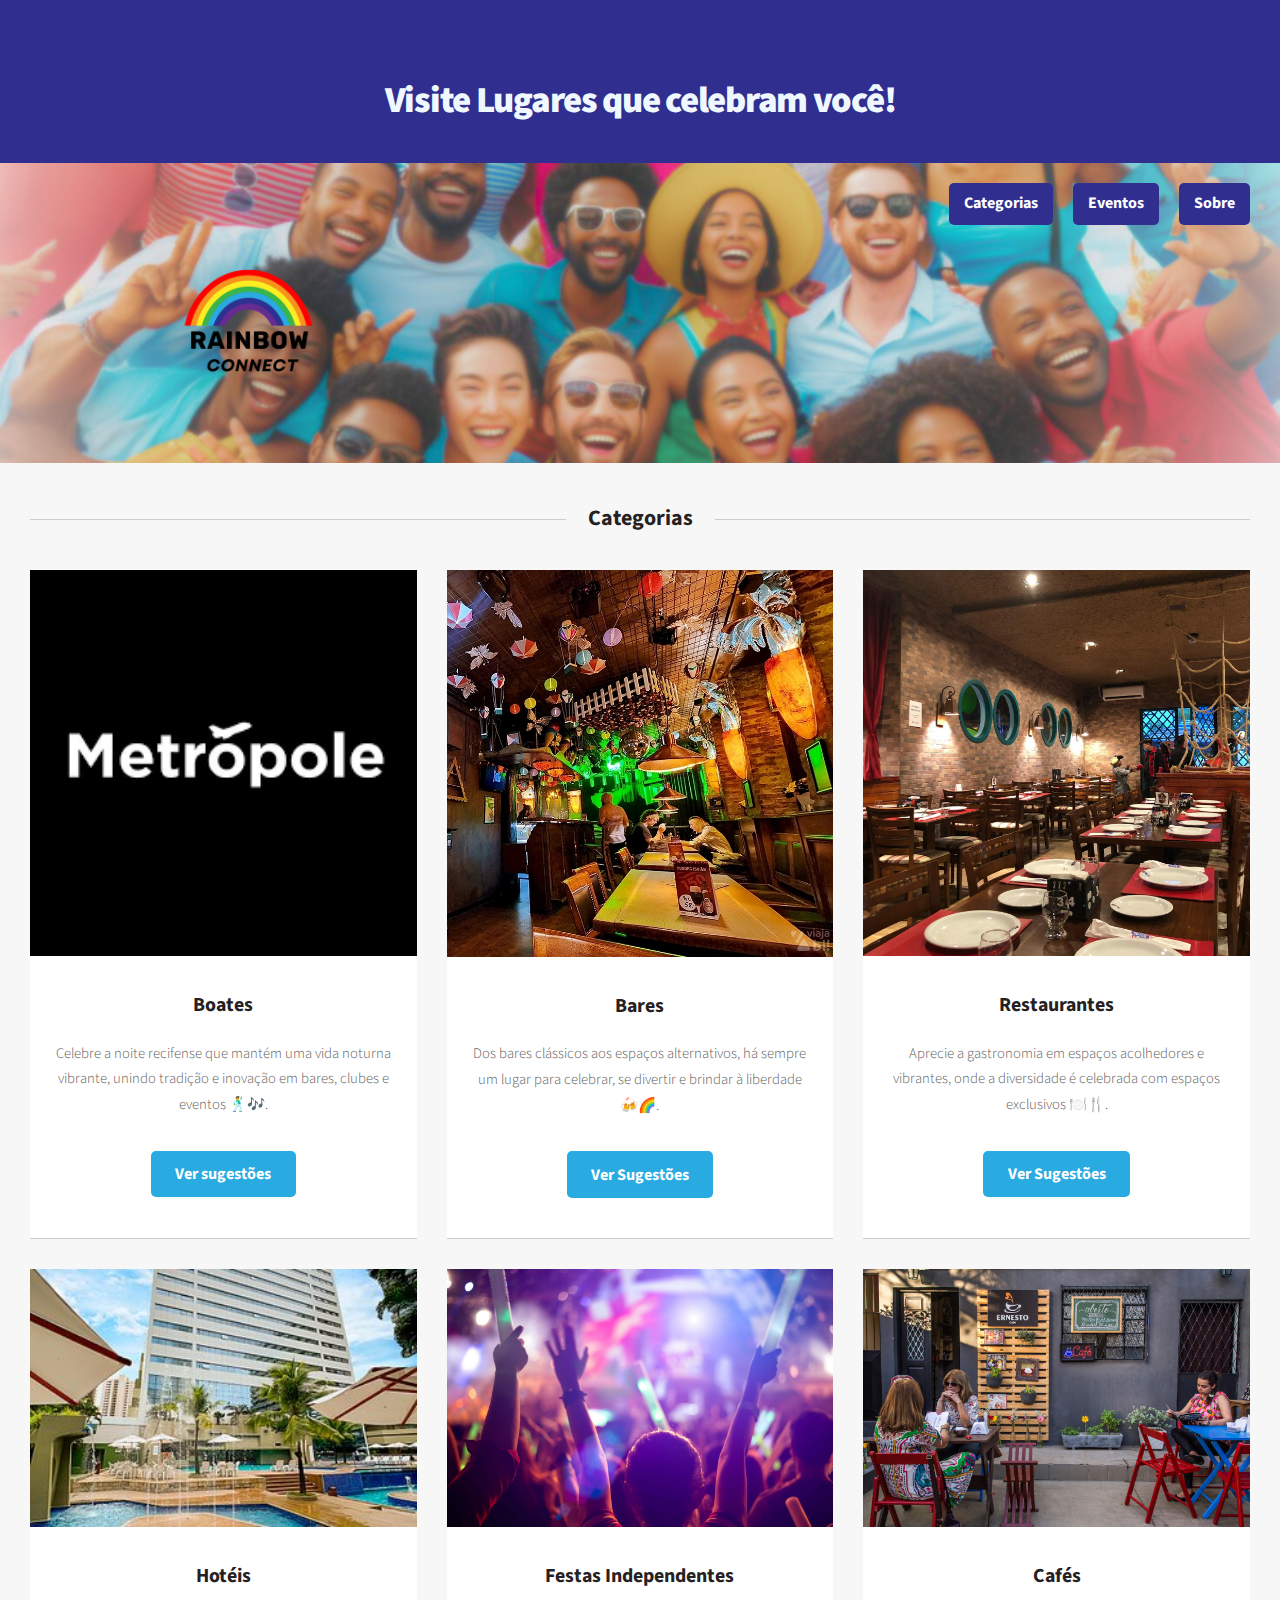
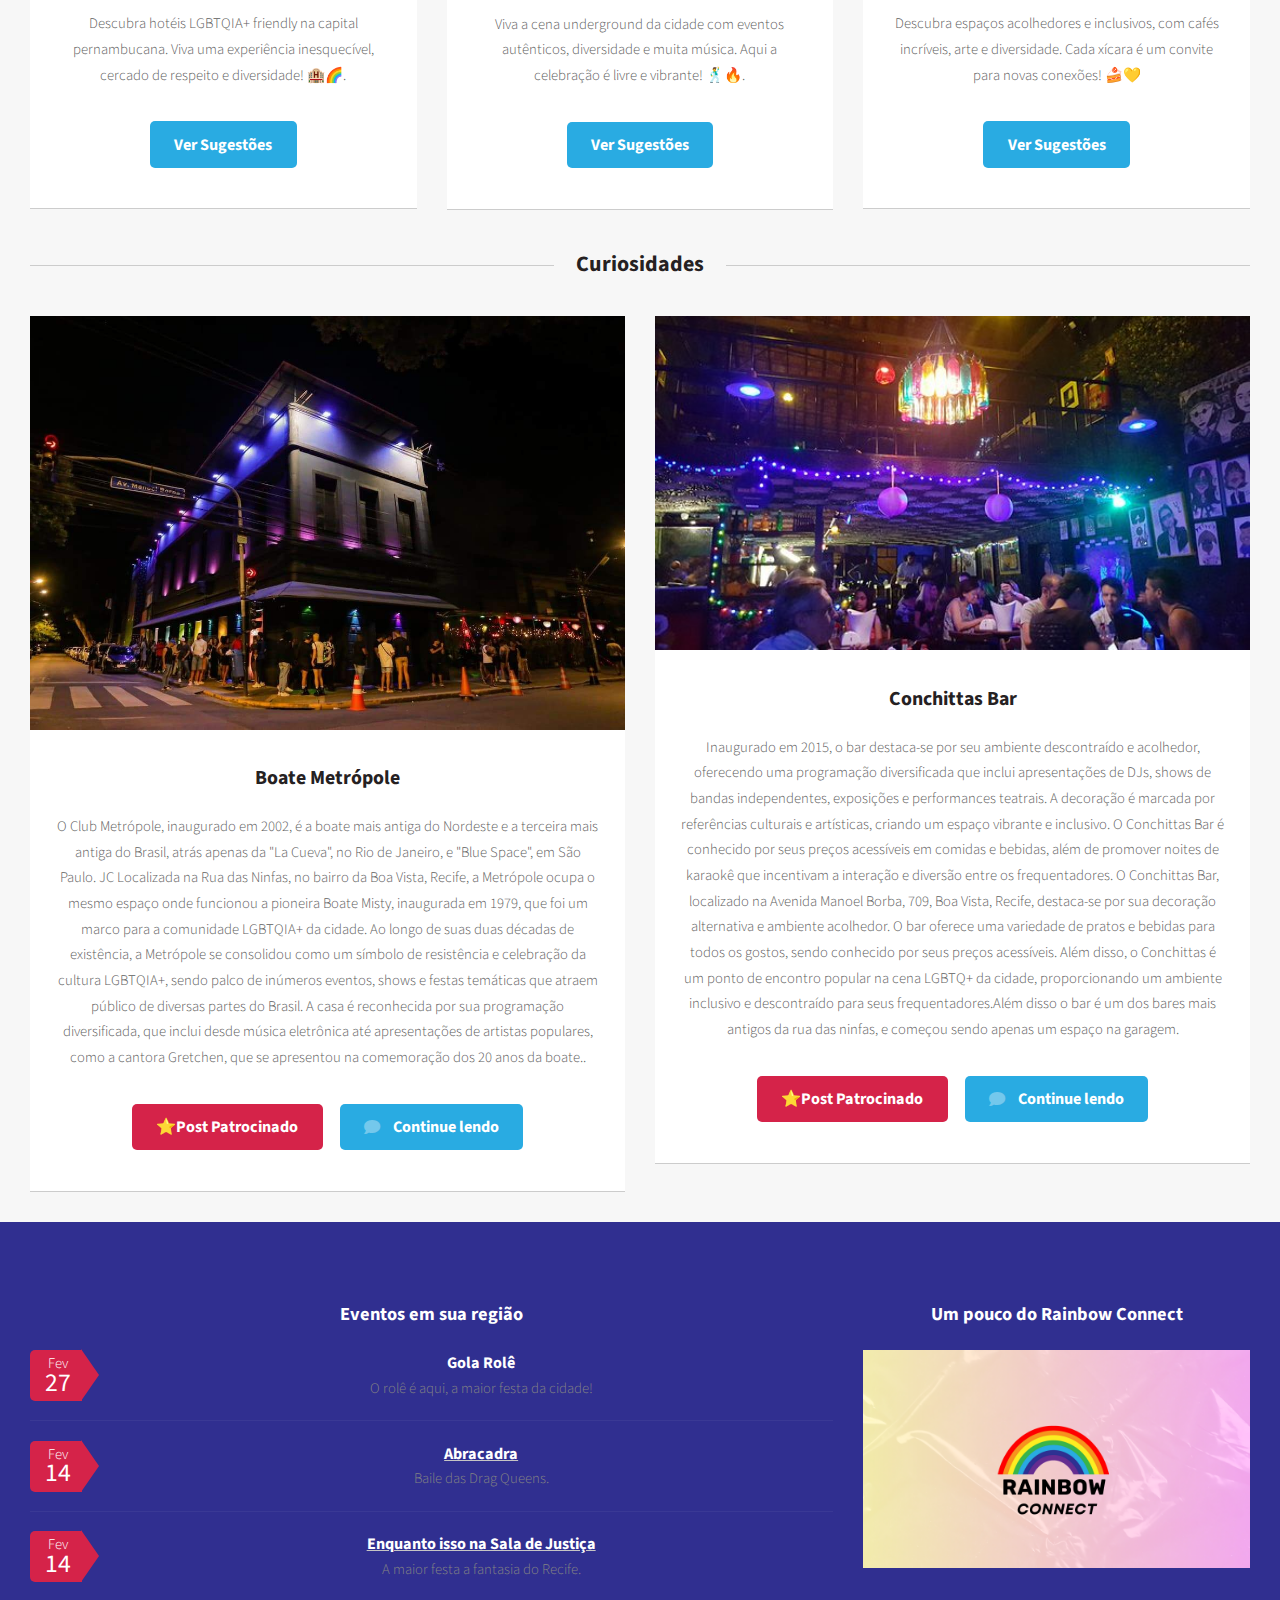
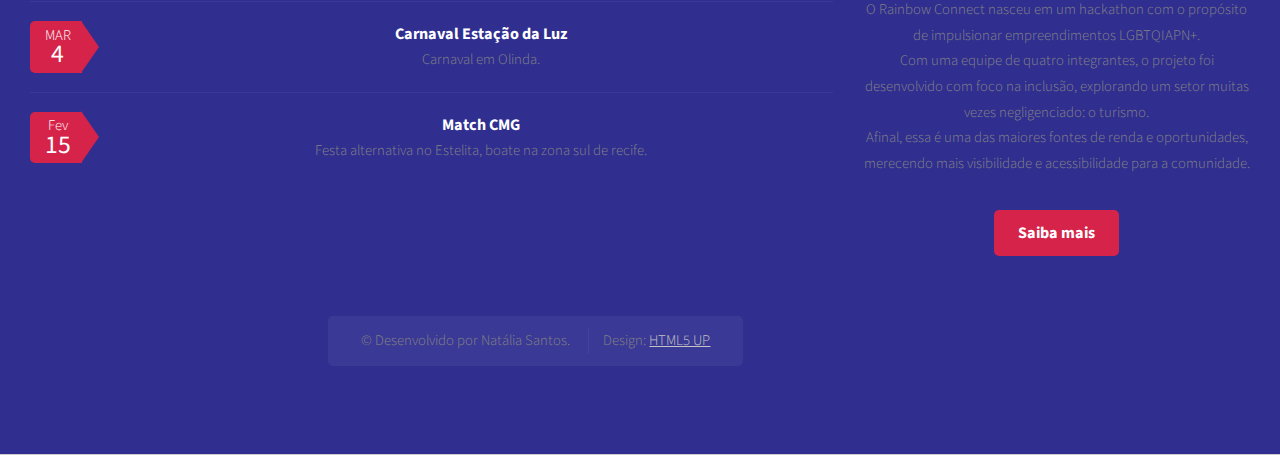
==== html5up-dopetrope/index.html @ a585367b "feat: alteração no header, criação de condicional para validação de entrada de perfil de usuário" ====
<!DOCTYPE html>
<html>
  <head>
    <title>Rainbow Connect</title>
    <meta charset="utf-8" />
    <meta
      name="viewport"
      content="width=device-width, initial-scale=1, user-scalable=no"
    />
    <link rel="stylesheet" href="assets/css/main.css" />
  </head>
  <body class="homepage is-preload">
    <div id="page-wrapper">
       <!-- Header -->
       <section id="header" style="background-color: #302F90;">
        <h1 style="color: aliceblue; margin: 24px;">Visite Lugares que celebram você!</h1>
        <!-- Banner -->
        <section id="banner">
          <!-- Menu no banner -->
          <nav class="menu-banner">
            <a href="#main">Categorias</a>
            <a href="#footer">Eventos</a>
            <a href="#major">Sobre</a>
          </nav>
          
          <div class="logo-container">
            <img src="images/logosemfundo.png" alt="Rainbow Connect Logo" class="logo">
          </div>

        </section>

      <!-- Main -->
      <section id="main">
        <div class="container">
          <div class="row">
            <div class="col-12">
              <!-- Portfolio -->
              <section>
                <header class="major">
                  <h2>Categorias</h2>
                </header>
                <div class="row">
                  <div class="col-4 col-6-medium col-12-small">
                    <section class="box">
                      <a href="#" class="image featured"
                        ><img src="images/metrologo.png" alt="logo de boate"
                      /></a>
                      <header>
                        <h3>Boates</h3>
                      </header>
                      <p>
                         Celebre a noite recifense que mantém uma vida noturna vibrante, unindo tradição e inovação em bares, clubes e eventos 🕺🎶.
                      </p>
                      <footer>
                        <ul class="actions">
                          <li>
                            <a href="#" class="button alt">Ver sugestões</a>
                          </li>
                        </ul>
                      </footer>
                    </section>
                  </div>
                  <div class="col-4 col-6-medium col-12-small">
                    <section class="box">
                      <a href="#" class="image featured"
                        ><img src="images/bares.jpg" alt=""
                      /></a>
                      <header>
                        <h3>Bares</h3>
                      </header>
                      <p>
                        Dos bares clássicos aos espaços alternativos, há sempre um lugar para celebrar, se divertir e brindar à liberdade  🍻🌈.  
                      </p>
                      <footer>
                        <ul class="actions">
                          <li>
                            <a href="#" class="button alt">Ver Sugestões</a>
                          </li>
                        </ul>
                      </footer>
                    </section>
                  </div>
                  <div class="col-4 col-6-medium col-12-small">
                    <section class="box">
                      <a href="#" class="image featured"
                        ><img src="images/restaurante.jpg" alt=""
                      /></a>
                      <header>
                        <h3>Restaurantes</h3>
                      </header>
                      <p>
                        Aprecie a gastronomia em espaços acolhedores e vibrantes, onde a diversidade é celebrada com espaços exclusivos 🍽️🍴.
                      </p>
                      <footer>
                        <ul class="actions">
                          <li>
                            <a href="#" class="button alt">Ver Sugestões</a>
                          </li>
                        </ul>
                      </footer>
                    </section>
                  </div>
                  <div class="col-4 col-6-medium col-12-small">
                    <section class="box">
                      <a href="#" class="image featured"
                        ><img src="images/hoteis.jpg" alt=""
                      /></a>
                      <header>
                        <h3>Hotéis</h3>
                      </header>
                      <p>
                        Descubra hotéis LGBTQIA+ friendly na capital pernambucana. Viva uma experiência inesquecível, cercado de respeito e diversidade! 🏨🌈.
                      </p>
                      <footer>
                        <ul class="actions">
                          <li>
                            <a href="#" class="button alt">Ver Sugestões</a>
                          </li>
                        </ul>
                      </footer>
                    </section>
                  </div>
                  <div class="col-4 col-6-medium col-12-small">
                    <section class="box">
                      <a href="#" class="image featured"
                        ><img src="images/festas.jpg" alt=""
                      /></a>
                      <header>
                        <h3>Festas Independentes</h3>
                      </header>
                      <p>
                        Viva a cena underground da cidade com eventos autênticos, diversidade e muita música. Aqui a celebração é livre e vibrante! 🕺🔥.
                      </p>
                      <footer>
                        <ul class="actions">
                          <li>
                            <a href="#" class="button alt">Ver Sugestões</a>
                          </li>
                        </ul>
                      </footer>
                    </section>
                  </div>
                  <div class="col-4 col-6-medium col-12-small">
                    <section class="box">
                      <a href="#" class="image featured"
                        ><img src="images/cafes.jpg" alt=""
                      /></a>
                      <header>
                        <h3>Cafés</h3>
                      </header>
                      <p>
                        Descubra espaços acolhedores e inclusivos, com cafés incríveis, arte e diversidade. Cada xícara é um convite para novas conexões! 🍰💛
                      </p>
                      <footer>
                        <ul class="actions">
                          <li>
                            <a href="#" class="button alt">Ver Sugestões</a>
                          </li>
                        </ul>
                      </footer>
                    </section>
                  </div>
                </div>
              </section>
            </div>
            <div class="col-12">
              <!-- Blog -->
              <section>
                <header class="major">
                  <h2>Curiosidades</h2>
                </header>
                <div class="row">
                  <div class="col-6 col-12-small">
                    <section class="box">
                      <a href="#" class="image featured"
                        ><img src="images/metropole-4.jpg" alt=""
                      /></a>
                      <header>
                        <h3>Boate Metrópole</h3>
                      </header>
                      <p>
                        O Club Metrópole, inaugurado em 2002, é a boate mais antiga do Nordeste e a terceira mais antiga do Brasil, atrás apenas da "La Cueva", no Rio de Janeiro, e "Blue Space", em São Paulo. 
JC
                      Localizada na Rua das Ninfas, no bairro da Boa Vista, Recife, a Metrópole ocupa o mesmo espaço onde funcionou a pioneira Boate Misty, inaugurada em 1979, que foi um marco para a comunidade LGBTQIA+ da cidade.  
                      Ao longo de suas duas décadas de existência, a Metrópole se consolidou como um símbolo de resistência e celebração da cultura LGBTQIA+, sendo palco de inúmeros eventos, shows e festas temáticas que atraem público de diversas partes do Brasil. 

                      A casa é reconhecida por sua programação diversificada, que inclui desde música eletrônica até apresentações de artistas populares, como a cantora Gretchen, que se apresentou na comemoração dos 20 anos da boate..
                      </p>
                      <footer>
                        <ul class="actions">
                          <li>
                            <a href="#" class="button"
                              > ⭐Post Patrocinado</a
                            >
                          </li>
                          <li>
                            <a href="#" class="button alt icon solid fa-comment"
                              >Continue lendo</a
                            >
                          </li>
                        </ul>
                      </footer>
                    </section>
                  </div>
                  <div class="col-6 col-12-small">
                    <section class="box">
                      <a href="#" class="image featured"
                        ><img src="images/conchittas.jpg" alt=""
                      /></a>
                      <header>
                        <h3>Conchittas Bar</h3>
                      </header>
                      <p>
                        Inaugurado em 2015, o bar destaca-se por seu ambiente descontraído e acolhedor, oferecendo uma programação diversificada que inclui apresentações de DJs, shows de bandas independentes, exposições e performances teatrais. A decoração é marcada por referências culturais e artísticas, criando um espaço vibrante e inclusivo. O Conchittas Bar é conhecido por seus preços acessíveis em comidas e bebidas, além de promover noites de karaokê que incentivam a interação e diversão entre os frequentadores. O Conchittas Bar, localizado na Avenida Manoel Borba, 709, Boa Vista, Recife, destaca-se por sua decoração alternativa e ambiente acolhedor. O bar oferece uma variedade de pratos e bebidas para todos os gostos, sendo conhecido por seus preços acessíveis. Além disso, o Conchittas é um ponto de encontro popular na cena LGBTQ+ da cidade, proporcionando um ambiente inclusivo e descontraído para seus frequentadores.Além disso o bar é um dos bares mais antigos da rua das ninfas, e começou sendo apenas um espaço na garagem. 
                      </p>
                      <footer>
                        <ul class="actions">
                          <li>
                            <a href="#" class="button"
                              > ⭐Post Patrocinado</a
                            >
                          </li>
                          <li>
                            <a href="#" class="button alt icon solid fa-comment"
                              >Continue lendo</a
                            >
                          </li>
                        </ul>
                      </footer>
                    </section>
                  </div>
                </div>
              </section>
            </div>
          </div>
        </div>
      </section>

      <!-- Footer -->
      <section id="footer" style="background-color: #302F90;">
        <div class="container">
          <div class="row">
            <div class="col-8 col-12-medium">
              <section>
                <header>
                  <h2>Eventos em sua região</h2>
                </header>
                <ul class="dates">
                  <li>
                    <span class="date">Fev <strong>27</strong></span>
                    <h3><a href="https://linktr.ee/golarrole" target="_blank">Gola Rolê</a></h3>
                    <p>
                      O rolê é aqui, a maior festa da cidade!
                    </p>
                  </li>
                  <li>
                    <span class="date">Fev <strong>14</strong></span>
                    <a href="https://www.sympla.com.br/evento/abracadabra-sexta-feira-14-fev/2828233" target="_blank">
                      <h3> Abracadra</h3>
                    </a>
                    <p>
                      Baile das Drag Queens.
                    </p>
                  </li>
                  <li>
                    <span class="date">Fev <strong>14</strong></span>
                    <a href="https://www.recifeingressos.com/enquanto-isso-na-sala-da-justica?gad_source=1&gclid=CjwKCAiAzba9BhBhEiwA7glbavla36iH6IyiY8EwPq44i86_F2-qKs3_6skh5LOg5L-fm3c-LeF8vBoCFAEQAvD_BwE" target="_blank">
                      <h3> Enquanto isso na Sala de Justiça</h3>
                    </a>
                    <p>
                      A maior festa a fantasia do Recife.
                    </p>
                  </li>
                  <li>
                    <span class="date">MAR<strong>4</strong></span>
                    <h3><a href="https://www.sympla.com.br/evento/carnaval-estacao-da-luz-2025/2643885" target="_blank">Carnaval Estação da Luz</a></h3>
                    <p>
                      Carnaval em Olinda.
                    </p>
                  </li>
                  <li>
                    <span class="date">Fev <strong>15</strong></span>
                    <h3><a href="https://www.sympla.com.br/evento/match-cmg-edicao-recife/2797325">Match CMG </a></h3>
                    <p>
                      Festa alternativa no Estelita, boate na zona sul de recife.
                    </p>
                  </li>
                </ul>
              </section>
            </div>
            <div class="col-4 col-12-medium">
              <section>
                <header>
                  <h2>Um pouco do Rainbow Connect</h2>
                </header>
                <a href="#" class="image featured"
                  ><img src="images/logo2.png" alt=""
                /></a>
                <p>
                  O Rainbow Connect nasceu em um hackathon com o propósito de impulsionar empreendimentos LGBTQIAPN+. <br> Com uma equipe de quatro integrantes, o projeto foi desenvolvido com foco na inclusão, explorando um setor muitas vezes negligenciado: o turismo. <br> Afinal, essa é uma das maiores fontes de renda e oportunidades, merecendo mais visibilidade e acessibilidade para a comunidade.
                </p>
                <footer>
                  <ul class="actions">
                    <li><a href="#" class="button">Saiba mais</a></li>
                  </ul>
                </footer>
              </section>
            </div>
            
            <div class="col-10">
              <!-- Copyright -->
              <div id="copyright">
                <ul class="links">
                  <li>&copy; Desenvolvido por Natália Santos.</li>
                  <li>Design: <a href="http://html5up.net">HTML5 UP</a></li>
                </ul>
              </div>
            </div>
          </div>
        </div>
      </section>
    </div>

    <!-- Scripts -->
    <script src="assets/js/jquery.min.js"></script>
    <script src="assets/js/jquery.dropotron.min.js"></script>
    <script src="assets/js/browser.min.js"></script>
    <script src="assets/js/breakpoints.min.js"></script>
    <script src="assets/js/util.js"></script>
    <script src="assets/js/main.js"></script>
  </body>
</html>
---- html5up-dopetrope/assets/css/main.css ----
@import url("fontawesome-all.min.css");
@import url("https://fonts.googleapis.com/css?family=Source+Sans+Pro:300,400,700,900,300italic");

/*
	Dopetrope by HTML5 UP
	html5up.net | @ajlkn
	Free for personal and commercial use under the CCA 3.0 license (html5up.net/license)
*/

html, body, div, span, applet, object,
iframe, h1, h2, h3, h4, h5, h6, p, blockquote,
pre, a, abbr, acronym, address, big, cite,
code, del, dfn, em, img, ins, kbd, q, s, samp,
small, strike, strong, sub, sup, tt, var, b,
u, i, center, dl, dt, dd, ol, ul, li, fieldset,
form, label, legend, table, caption, tbody,
tfoot, thead, tr, th, td, article, aside,
canvas, details, embed, figure, figcaption,
footer, header, hgroup, menu, nav, output, ruby,
section, summary, time, mark, audio, video {
	margin: 0;
	padding: 0;
	border: 0;
	font-size: 100%;
	font: inherit;
	vertical-align: baseline;}

article, aside, details, figcaption, figure,
footer, header, hgroup, menu, nav, section {
	display: block;}

body {
	line-height: 1;
}

ol, ul {
	list-style: none;
}

blockquote, q {
	quotes: none;
}

	blockquote:before, blockquote:after, q:before, q:after {
		content: '';
		content: none;
	}

table {
	border-collapse: collapse;
	border-spacing: 0;
}

body {
	-webkit-text-size-adjust: none;
}

mark {
	background-color: transparent;
	color: inherit;
}

input::-moz-focus-inner {
	border: 0;
	padding: 0;
}

input, select, textarea {
	-moz-appearance: none;
	-webkit-appearance: none;
	-ms-appearance: none;
	appearance: none;
}

/* Basic */

	html {
		box-sizing: border-box;
	}

	*, *:before, *:after {
		box-sizing: inherit;
	}

	body {
		background: #252122;
		background-image: url("images/bg02.png");
	}

		body.is-preload *, body.is-preload *:before, body.is-preload *:after {
			-moz-animation: none !important;
			-webkit-animation: none !important;
			-ms-animation: none !important;
			animation: none !important;
			-moz-transition: none !important;
			-webkit-transition: none !important;
			-ms-transition: none !important;
			transition: none !important;
		}

	body, input, textarea, select {
		font-family: 'Source Sans Pro';
		font-weight: 300;
		color: #5d5d5d;
		font-size: 14pt;
		line-height: 1.75em;
	}

	strong, b {
		color: #252122;
		font-weight: 400;
	}

	i, em {
		font-style: italic;
	}

	sub {
		position: relative;
		top: 0.5em;
		font-size: 0.8em;
	}

	sup {
		position: relative;
		top: -0.5em;
		font-size: 0.8em;
	}

	blockquote {
		border-left: solid 0.75em #dddddd;
		padding: 1em 0 1em 1.5em;
		font-style: italic;
	}

	h1, h2, h3, h4, h5, h6 {
		color: #252122;
		font-weight: 700;
	}

	h1 a, h2 a, h3 a, h4 a, h5 a, h6 a {
		color: inherit;
		text-decoration: none;
	}

	h2 {
		font-size: 1.5em;
	}

	h3 {
		font-size: 1.35em;
	}

	a {
		color: #d52349;
		text-decoration: underline;
	}

		a:hover {
			text-decoration: none;
		}

	br.clear {
		clear: both;
	}

	hr {
		border: 0;
		border-top: solid 1px #dddddd;
		height: 1px;
		margin: 2em 0 2em 0;
	}

	p, ul, ol, dl, table {
		margin-bottom: 2em;
	}

	#banner {
		position: relative;
		width: 100%;
		height: 100vh;
		background: url("../images/logodemenu.png") no-repeat center center;
		background-size: cover;
		display: flex;
		align-items: center;
		justify-content: center;
	  }
	  
	 
	  .menu-banner {
		position: absolute;
		top: 20px;
		right: 30px;
		display: flex;
		gap: 20px;
	  }
	  
	  .menu-banner a {
		color: white;
		text-decoration: none;
		font-weight: bold;
		font-size: 16px;
		background: #302F90;
		padding: 8px 15px;
		border-radius: 5px;
		transition: background 0.3s ease;
	  }
	  
	  .menu-banner a:hover {
		background: #E53359;
	  }

	  .logo-container {
		position: absolute;
		top: 20px;
		left: 30px;
	  }
	  
	  .logo {
		height: 250px; /* Ajuste o tamanho da logo conforme necessário */
	  }


/* Container */

	.container {
		margin: 0 auto;
		max-width: 100%;
		width: 70em;
	}

		@media screen and (max-width: 1680px) {

			.container {
				width: 70em;
			}

		}

		@media screen and (max-width: 1280px) {

			.container {
				width: calc(100% - 60px);
			}

		}

		@media screen and (max-width: 980px) {

			.container {
				width: calc(100% - 80px);
			}

		}

		@media screen and (max-width: 736px) {

			.container {
				width: calc(100% - 40px);
			}

		}

/* Row */

	.row {
		display: flex;
		flex-wrap: wrap;
		box-sizing: border-box;
		align-items: stretch;
	}

		.row > * {
			box-sizing: border-box;
		}

		.row.gtr-uniform > * > :last-child {
			margin-bottom: 0;
		}

		.row.aln-left {
			justify-content: flex-start;
		}

		.row.aln-center {
			justify-content: center;
		}

		.row.aln-right {
			justify-content: flex-end;
		}

		.row.aln-top {
			align-items: flex-start;
		}

		.row.aln-middle {
			align-items: center;
		}

		.row.aln-bottom {
			align-items: flex-end;
		}

		.row > .imp {
			order: -1;
		}

		.row > .col-1 {
			width: 8.33333%;
		}

		.row > .off-1 {
			margin-left: 8.33333%;
		}

		.row > .col-2 {
			width: 16.66667%;
		}

		.row > .off-2 {
			margin-left: 16.66667%;
		}

		.row > .col-3 {
			width: 25%;
		}

		.row > .off-3 {
			margin-left: 25%;
		}

		.row > .col-4 {
			width: 33.33333%;
		}

		.row > .off-4 {
			margin-left: 33.33333%;
		}

		.row > .col-5 {
			width: 41.66667%;
		}

		.row > .off-5 {
			margin-left: 41.66667%;
		}

		.row > .col-6 {
			width: 50%;
		}

		.row > .off-6 {
			margin-left: 50%;
		}

		.row > .col-7 {
			width: 58.33333%;
		}

		.row > .off-7 {
			margin-left: 58.33333%;
		}

		.row > .col-8 {
			width: 66.66667%;
		}

		.row > .off-8 {
			margin-left: 66.66667%;
		}

		.row > .col-9 {
			width: 75%;
		}

		.row > .off-9 {
			margin-left: 75%;
		}

		.row > .col-10 {
			width: 83.33333%;
		}

		.row > .off-10 {
			margin-left: 83.33333%;
		}

		.row > .col-11 {
			width: 91.66667%;
		}

		.row > .off-11 {
			margin-left: 91.66667%;
		}

		.row > .col-12 {
			width: 100%;
		}

		.row > .off-12 {
			margin-left: 100%;
		}

		.row.gtr-0 {
			margin-top: 0px;
			margin-left: 0px;
		}

			.row.gtr-0 > * {
				padding: 0px 0 0 0px;
			}

			.row.gtr-0.gtr-uniform {
				margin-top: 0px;
			}

				.row.gtr-0.gtr-uniform > * {
					padding-top: 0px;
				}

		.row.gtr-25 {
			margin-top: -12.5px;
			margin-left: -12.5px;
		}

			.row.gtr-25 > * {
				padding: 12.5px 0 0 12.5px;
			}

			.row.gtr-25.gtr-uniform {
				margin-top: -12.5px;
			}

				.row.gtr-25.gtr-uniform > * {
					padding-top: 12.5px;
				}

		.row.gtr-50 {
			margin-top: -25px;
			margin-left: -25px;
		}

			.row.gtr-50 > * {
				padding: 25px 0 0 25px;
			}

			.row.gtr-50.gtr-uniform {
				margin-top: -25px;
			}

				.row.gtr-50.gtr-uniform > * {
					padding-top: 25px;
				}

		.row {
			margin-top: -50px;
			margin-left: -50px;
		}

			.row > * {
				padding: 50px 0 0 50px;
			}

			.row.gtr-uniform {
				margin-top: -50px;
			}

				.row.gtr-uniform > * {
					padding-top: 50px;
				}

		.row.gtr-150 {
			margin-top: -75px;
			margin-left: -75px;
		}

			.row.gtr-150 > * {
				padding: 75px 0 0 75px;
			}

			.row.gtr-150.gtr-uniform {
				margin-top: -75px;
			}

				.row.gtr-150.gtr-uniform > * {
					padding-top: 75px;
				}

		.row.gtr-200 {
			margin-top: -100px;
			margin-left: -100px;
		}

			.row.gtr-200 > * {
				padding: 100px 0 0 100px;
			}

			.row.gtr-200.gtr-uniform {
				margin-top: -100px;
			}

				.row.gtr-200.gtr-uniform > * {
					padding-top: 100px;
				}

		@media screen and (max-width: 1680px) {

			.row {
				display: flex;
				flex-wrap: wrap;
				box-sizing: border-box;
				align-items: stretch;
			}

				.row > * {
					box-sizing: border-box;
				}

				.row.gtr-uniform > * > :last-child {
					margin-bottom: 0;
				}

				.row.aln-left {
					justify-content: flex-start;
				}

				.row.aln-center {
					justify-content: center;
				}

				.row.aln-right {
					justify-content: flex-end;
				}

				.row.aln-top {
					align-items: flex-start;
				}

				.row.aln-middle {
					align-items: center;
				}

				.row.aln-bottom {
					align-items: flex-end;
				}

				.row > .imp-xlarge {
					order: -1;
				}

				.row > .col-1-xlarge {
					width: 8.33333%;
				}

				.row > .off-1-xlarge {
					margin-left: 8.33333%;
				}

				.row > .col-2-xlarge {
					width: 16.66667%;
				}

				.row > .off-2-xlarge {
					margin-left: 16.66667%;
				}

				.row > .col-3-xlarge {
					width: 25%;
				}

				.row > .off-3-xlarge {
					margin-left: 25%;
				}

				.row > .col-4-xlarge {
					width: 33.33333%;
				}

				.row > .off-4-xlarge {
					margin-left: 33.33333%;
				}

				.row > .col-5-xlarge {
					width: 41.66667%;
				}

				.row > .off-5-xlarge {
					margin-left: 41.66667%;
				}

				.row > .col-6-xlarge {
					width: 50%;
				}

				.row > .off-6-xlarge {
					margin-left: 50%;
				}

				.row > .col-7-xlarge {
					width: 58.33333%;
				}

				.row > .off-7-xlarge {
					margin-left: 58.33333%;
				}

				.row > .col-8-xlarge {
					width: 66.66667%;
				}

				.row > .off-8-xlarge {
					margin-left: 66.66667%;
				}

				.row > .col-9-xlarge {
					width: 75%;
				}

				.row > .off-9-xlarge {
					margin-left: 75%;
				}

				.row > .col-10-xlarge {
					width: 83.33333%;
				}

				.row > .off-10-xlarge {
					margin-left: 83.33333%;
				}

				.row > .col-11-xlarge {
					width: 91.66667%;
				}

				.row > .off-11-xlarge {
					margin-left: 91.66667%;
				}

				.row > .col-12-xlarge {
					width: 100%;
				}

				.row > .off-12-xlarge {
					margin-left: 100%;
				}

				.row.gtr-0 {
					margin-top: 0px;
					margin-left: 0px;
				}

					.row.gtr-0 > * {
						padding: 0px 0 0 0px;
					}

					.row.gtr-0.gtr-uniform {
						margin-top: 0px;
					}

						.row.gtr-0.gtr-uniform > * {
							padding-top: 0px;
						}

				.row.gtr-25 {
					margin-top: -12.5px;
					margin-left: -12.5px;
				}

					.row.gtr-25 > * {
						padding: 12.5px 0 0 12.5px;
					}

					.row.gtr-25.gtr-uniform {
						margin-top: -12.5px;
					}

						.row.gtr-25.gtr-uniform > * {
							padding-top: 12.5px;
						}

				.row.gtr-50 {
					margin-top: -25px;
					margin-left: -25px;
				}

					.row.gtr-50 > * {
						padding: 25px 0 0 25px;
					}

					.row.gtr-50.gtr-uniform {
						margin-top: -25px;
					}

						.row.gtr-50.gtr-uniform > * {
							padding-top: 25px;
						}

				.row {
					margin-top: -50px;
					margin-left: -50px;
				}

					.row > * {
						padding: 50px 0 0 50px;
					}

					.row.gtr-uniform {
						margin-top: -50px;
					}

						.row.gtr-uniform > * {
							padding-top: 50px;
						}

				.row.gtr-150 {
					margin-top: -75px;
					margin-left: -75px;
				}

					.row.gtr-150 > * {
						padding: 75px 0 0 75px;
					}

					.row.gtr-150.gtr-uniform {
						margin-top: -75px;
					}

						.row.gtr-150.gtr-uniform > * {
							padding-top: 75px;
						}

				.row.gtr-200 {
					margin-top: -100px;
					margin-left: -100px;
				}

					.row.gtr-200 > * {
						padding: 100px 0 0 100px;
					}

					.row.gtr-200.gtr-uniform {
						margin-top: -100px;
					}

						.row.gtr-200.gtr-uniform > * {
							padding-top: 100px;
						}

		}

		@media screen and (max-width: 1280px) {

			.row {
				display: flex;
				flex-wrap: wrap;
				box-sizing: border-box;
				align-items: stretch;
			}

				.row > * {
					box-sizing: border-box;
				}

				.row.gtr-uniform > * > :last-child {
					margin-bottom: 0;
				}

				.row.aln-left {
					justify-content: flex-start;
				}

				.row.aln-center {
					justify-content: center;
				}

				.row.aln-right {
					justify-content: flex-end;
				}

				.row.aln-top {
					align-items: flex-start;
				}

				.row.aln-middle {
					align-items: center;
				}

				.row.aln-bottom {
					align-items: flex-end;
				}

				.row > .imp-large {
					order: -1;
				}

				.row > .col-1-large {
					width: 8.33333%;
				}

				.row > .off-1-large {
					margin-left: 8.33333%;
				}

				.row > .col-2-large {
					width: 16.66667%;
				}

				.row > .off-2-large {
					margin-left: 16.66667%;
				}

				.row > .col-3-large {
					width: 25%;
				}

				.row > .off-3-large {
					margin-left: 25%;
				}

				.row > .col-4-large {
					width: 33.33333%;
				}

				.row > .off-4-large {
					margin-left: 33.33333%;
				}

				.row > .col-5-large {
					width: 41.66667%;
				}

				.row > .off-5-large {
					margin-left: 41.66667%;
				}

				.row > .col-6-large {
					width: 50%;
				}

				.row > .off-6-large {
					margin-left: 50%;
				}

				.row > .col-7-large {
					width: 58.33333%;
				}

				.row > .off-7-large {
					margin-left: 58.33333%;
				}

				.row > .col-8-large {
					width: 66.66667%;
				}

				.row > .off-8-large {
					margin-left: 66.66667%;
				}

				.row > .col-9-large {
					width: 75%;
				}

				.row > .off-9-large {
					margin-left: 75%;
				}

				.row > .col-10-large {
					width: 83.33333%;
				}

				.row > .off-10-large {
					margin-left: 83.33333%;
				}

				.row > .col-11-large {
					width: 91.66667%;
				}

				.row > .off-11-large {
					margin-left: 91.66667%;
				}

				.row > .col-12-large {
					width: 100%;
				}

				.row > .off-12-large {
					margin-left: 100%;
				}

				.row.gtr-0 {
					margin-top: 0px;
					margin-left: 0px;
				}

					.row.gtr-0 > * {
						padding: 0px 0 0 0px;
					}

					.row.gtr-0.gtr-uniform {
						margin-top: 0px;
					}

						.row.gtr-0.gtr-uniform > * {
							padding-top: 0px;
						}

				.row.gtr-25 {
					margin-top: -7.5px;
					margin-left: -7.5px;
				}

					.row.gtr-25 > * {
						padding: 7.5px 0 0 7.5px;
					}

					.row.gtr-25.gtr-uniform {
						margin-top: -7.5px;
					}

						.row.gtr-25.gtr-uniform > * {
							padding-top: 7.5px;
						}

				.row.gtr-50 {
					margin-top: -15px;
					margin-left: -15px;
				}

					.row.gtr-50 > * {
						padding: 15px 0 0 15px;
					}

					.row.gtr-50.gtr-uniform {
						margin-top: -15px;
					}

						.row.gtr-50.gtr-uniform > * {
							padding-top: 15px;
						}

				.row {
					margin-top: -30px;
					margin-left: -30px;
				}

					.row > * {
						padding: 30px 0 0 30px;
					}

					.row.gtr-uniform {
						margin-top: -30px;
					}

						.row.gtr-uniform > * {
							padding-top: 30px;
						}

				.row.gtr-150 {
					margin-top: -45px;
					margin-left: -45px;
				}

					.row.gtr-150 > * {
						padding: 45px 0 0 45px;
					}

					.row.gtr-150.gtr-uniform {
						margin-top: -45px;
					}

						.row.gtr-150.gtr-uniform > * {
							padding-top: 45px;
						}

				.row.gtr-200 {
					margin-top: -60px;
					margin-left: -60px;
				}

					.row.gtr-200 > * {
						padding: 60px 0 0 60px;
					}

					.row.gtr-200.gtr-uniform {
						margin-top: -60px;
					}

						.row.gtr-200.gtr-uniform > * {
							padding-top: 60px;
						}

		}

		@media screen and (max-width: 980px) {

			.row {
				display: flex;
				flex-wrap: wrap;
				box-sizing: border-box;
				align-items: stretch;
			}

				.row > * {
					box-sizing: border-box;
				}

				.row.gtr-uniform > * > :last-child {
					margin-bottom: 0;
				}

				.row.aln-left {
					justify-content: flex-start;
				}

				.row.aln-center {
					justify-content: center;
				}

				.row.aln-right {
					justify-content: flex-end;
				}

				.row.aln-top {
					align-items: flex-start;
				}

				.row.aln-middle {
					align-items: center;
				}

				.row.aln-bottom {
					align-items: flex-end;
				}

				.row > .imp-medium {
					order: -1;
				}

				.row > .col-1-medium {
					width: 8.33333%;
				}

				.row > .off-1-medium {
					margin-left: 8.33333%;
				}

				.row > .col-2-medium {
					width: 16.66667%;
				}

				.row > .off-2-medium {
					margin-left: 16.66667%;
				}

				.row > .col-3-medium {
					width: 25%;
				}

				.row > .off-3-medium {
					margin-left: 25%;
				}

				.row > .col-4-medium {
					width: 33.33333%;
				}

				.row > .off-4-medium {
					margin-left: 33.33333%;
				}

				.row > .col-5-medium {
					width: 41.66667%;
				}

				.row > .off-5-medium {
					margin-left: 41.66667%;
				}

				.row > .col-6-medium {
					width: 50%;
				}

				.row > .off-6-medium {
					margin-left: 50%;
				}

				.row > .col-7-medium {
					width: 58.33333%;
				}

				.row > .off-7-medium {
					margin-left: 58.33333%;
				}

				.row > .col-8-medium {
					width: 66.66667%;
				}

				.row > .off-8-medium {
					margin-left: 66.66667%;
				}

				.row > .col-9-medium {
					width: 75%;
				}

				.row > .off-9-medium {
					margin-left: 75%;
				}

				.row > .col-10-medium {
					width: 83.33333%;
				}

				.row > .off-10-medium {
					margin-left: 83.33333%;
				}

				.row > .col-11-medium {
					width: 91.66667%;
				}

				.row > .off-11-medium {
					margin-left: 91.66667%;
				}

				.row > .col-12-medium {
					width: 100%;
				}

				.row > .off-12-medium {
					margin-left: 100%;
				}

				.row.gtr-0 {
					margin-top: 0px;
					margin-left: 0px;
				}

					.row.gtr-0 > * {
						padding: 0px 0 0 0px;
					}

					.row.gtr-0.gtr-uniform {
						margin-top: 0px;
					}

						.row.gtr-0.gtr-uniform > * {
							padding-top: 0px;
						}

				.row.gtr-25 {
					margin-top: -10px;
					margin-left: -10px;
				}

					.row.gtr-25 > * {
						padding: 10px 0 0 10px;
					}

					.row.gtr-25.gtr-uniform {
						margin-top: -10px;
					}

						.row.gtr-25.gtr-uniform > * {
							padding-top: 10px;
						}

				.row.gtr-50 {
					margin-top: -20px;
					margin-left: -20px;
				}

					.row.gtr-50 > * {
						padding: 20px 0 0 20px;
					}

					.row.gtr-50.gtr-uniform {
						margin-top: -20px;
					}

						.row.gtr-50.gtr-uniform > * {
							padding-top: 20px;
						}

				.row {
					margin-top: -40px;
					margin-left: -40px;
				}

					.row > * {
						padding: 40px 0 0 40px;
					}

					.row.gtr-uniform {
						margin-top: -40px;
					}

						.row.gtr-uniform > * {
							padding-top: 40px;
						}

				.row.gtr-150 {
					margin-top: -60px;
					margin-left: -60px;
				}

					.row.gtr-150 > * {
						padding: 60px 0 0 60px;
					}

					.row.gtr-150.gtr-uniform {
						margin-top: -60px;
					}

						.row.gtr-150.gtr-uniform > * {
							padding-top: 60px;
						}

				.row.gtr-200 {
					margin-top: -80px;
					margin-left: -80px;
				}

					.row.gtr-200 > * {
						padding: 80px 0 0 80px;
					}

					.row.gtr-200.gtr-uniform {
						margin-top: -80px;
					}

						.row.gtr-200.gtr-uniform > * {
							padding-top: 80px;
						}

		}

		@media screen and (max-width: 736px) {

			.row {
				display: flex;
				flex-wrap: wrap;
				box-sizing: border-box;
				align-items: stretch;
			}

				.row > * {
					box-sizing: border-box;
				}

				.row.gtr-uniform > * > :last-child {
					margin-bottom: 0;
				}

				.row.aln-left {
					justify-content: flex-start;
				}

				.row.aln-center {
					justify-content: center;
				}

				.row.aln-right {
					justify-content: flex-end;
				}

				.row.aln-top {
					align-items: flex-start;
				}

				.row.aln-middle {
					align-items: center;
				}

				.row.aln-bottom {
					align-items: flex-end;
				}

				.row > .imp-small {
					order: -1;
				}

				.row > .col-1-small {
					width: 8.33333%;
				}

				.row > .off-1-small {
					margin-left: 8.33333%;
				}

				.row > .col-2-small {
					width: 16.66667%;
				}

				.row > .off-2-small {
					margin-left: 16.66667%;
				}

				.row > .col-3-small {
					width: 25%;
				}

				.row > .off-3-small {
					margin-left: 25%;
				}

				.row > .col-4-small {
					width: 33.33333%;
				}

				.row > .off-4-small {
					margin-left: 33.33333%;
				}

				.row > .col-5-small {
					width: 41.66667%;
				}

				.row > .off-5-small {
					margin-left: 41.66667%;
				}

				.row > .col-6-small {
					width: 50%;
				}

				.row > .off-6-small {
					margin-left: 50%;
				}

				.row > .col-7-small {
					width: 58.33333%;
				}

				.row > .off-7-small {
					margin-left: 58.33333%;
				}

				.row > .col-8-small {
					width: 66.66667%;
				}

				.row > .off-8-small {
					margin-left: 66.66667%;
				}

				.row > .col-9-small {
					width: 75%;
				}

				.row > .off-9-small {
					margin-left: 75%;
				}

				.row > .col-10-small {
					width: 83.33333%;
				}

				.row > .off-10-small {
					margin-left: 83.33333%;
				}

				.row > .col-11-small {
					width: 91.66667%;
				}

				.row > .off-11-small {
					margin-left: 91.66667%;
				}

				.row > .col-12-small {
					width: 100%;
				}

				.row > .off-12-small {
					margin-left: 100%;
				}

				.row.gtr-0 {
					margin-top: 0px;
					margin-left: 0px;
				}

					.row.gtr-0 > * {
						padding: 0px 0 0 0px;
					}

					.row.gtr-0.gtr-uniform {
						margin-top: 0px;
					}

						.row.gtr-0.gtr-uniform > * {
							padding-top: 0px;
						}

				.row.gtr-25 {
					margin-top: -5px;
					margin-left: -5px;
				}

					.row.gtr-25 > * {
						padding: 5px 0 0 5px;
					}

					.row.gtr-25.gtr-uniform {
						margin-top: -5px;
					}

						.row.gtr-25.gtr-uniform > * {
							padding-top: 5px;
						}

				.row.gtr-50 {
					margin-top: -10px;
					margin-left: -10px;
				}

					.row.gtr-50 > * {
						padding: 10px 0 0 10px;
					}

					.row.gtr-50.gtr-uniform {
						margin-top: -10px;
					}

						.row.gtr-50.gtr-uniform > * {
							padding-top: 10px;
						}

				.row {
					margin-top: -20px;
					margin-left: -20px;
				}

					.row > * {
						padding: 20px 0 0 20px;
					}

					.row.gtr-uniform {
						margin-top: -20px;
					}

						.row.gtr-uniform > * {
							padding-top: 20px;
						}

				.row.gtr-150 {
					margin-top: -30px;
					margin-left: -30px;
				}

					.row.gtr-150 > * {
						padding: 30px 0 0 30px;
					}

					.row.gtr-150.gtr-uniform {
						margin-top: -30px;
					}

						.row.gtr-150.gtr-uniform > * {
							padding-top: 30px;
						}

				.row.gtr-200 {
					margin-top: -40px;
					margin-left: -40px;
				}

					.row.gtr-200 > * {
						padding: 40px 0 0 40px;
					}

					.row.gtr-200.gtr-uniform {
						margin-top: -40px;
					}

						.row.gtr-200.gtr-uniform > * {
							padding-top: 40px;
						}

		}

/* Form */

	form label {
		display: block;
		color: #252122;
		font-weight: 400;
		margin: 0 0 0.5em 0;
	}

	form input[type=text],
	form input[type=email],
	form input[type=password],
	form select,
	form textarea {
		-webkit-appearance: none;
		display: block;
		border: 0;
		padding: 0.75em 1em;
		font-size: 1em;
		border-radius: 5px;
		border: solid 1px #dddddd;
		background: #fff;
		width: 100%;
	}

		form input[type=text]:focus,
		form input[type=email]:focus,
		form input[type=password]:focus,
		form select:focus,
		form textarea:focus {
			box-shadow: inset 0px 0px 1px 1px #43bff0;
		}

	form textarea {
		height: 15em;
	}

	form ::-webkit-input-placeholder {
		color: #555 !important;
	}

	form :-moz-placeholder {
		color: #555 !important;
	}

	form ::-moz-placeholder {
		color: #555 !important;
	}

	form :-ms-input-placeholder {
		color: #555 !important;
	}

	form ::-moz-focus-inner {
		border: 0;
	}

/* Tables */

	table {
		width: 100%;
	}

		table tr {
			border-top: solid 1px #dddddd;
		}

			table tr:first-child {
				border-top: 0;
			}

		table td {
			padding: 0.5em 1em 0.5em 1em;
		}

		table th {
			text-align: left;
			padding: 0.5em 1em 0.5em 1em;
			font-weight: 700;
			margin: 0 0 1em 0;
		}

		table thead {
			border-bottom: solid 2px #dddddd;
		}

/* Section/Article */

	section, article {
		margin-bottom: 2.5em;
	}

		section > :last-child, section:last-child, article > :last-child, article:last-child {
			margin-bottom: 0;
		}

	header {
		margin: 0 0 1.5em 0;
	}

		header > p {
			display: block;
			font-style: italic;
			margin: 0.5em 0 0 0;
			padding-bottom: 0.5em;
		}

		header.major {
			position: relative;
			text-align: center;
			border-top: solid 1px #ccc;
			top: 1em;
			margin: 0 0 3em 0;
		}

			header.major h2 {
				background: #fff;
				position: relative;
				top: -0.65em;
				display: inline;
				margin: 0;
				padding: 0 1em 0 1em;
			}

	footer {
		margin: 2.25em 0 0 0;
	}

	
/* Box */

	.box {
		background: #ffffff;
		border-bottom: solid 1px #ccc;
		padding: 2.75em 1.75em 2.75em 1.75em;
	}

		.box .image.featured {
			position: relative;
			width: auto;
			left: 1.75em;
			top: 1.75em;
			margin: -4.5em 0 4.25em -3.5em;
		}

		.box.post header {
			padding-top: 1em;
			margin: 0 0 2em 0;
		}

		.box.post h2 {
			font-size: 2.5em;
			letter-spacing: -0.015em;
		}

		.box.post header > p {
			margin-top: 1.25em;
			font-size: 1.25em;
		}

		.box footer ul.actions {
			margin-bottom: 0;
		}

/* Button */

	input[type="button"],
	input[type="submit"],
	input[type="reset"],
	button,
	.button {
		-webkit-appearance: none;
		display: inline-block;
		text-decoration: none;
		cursor: pointer;
		border: 0;
		border-radius: 5px;
		background: #d52349;
		color: #fff !important;
		font-weight: 700;
		outline: 0;
		font-size: 1.1em;
		padding: 0.65em 1.5em 0.65em 1.5em;
		text-align: center;
		-moz-transition: background-color .25s ease-in-out;
		-webkit-transition: background-color .25s ease-in-out;
		-ms-transition: background-color .25s ease-in-out;
		transition: background-color .25s ease-in-out;
	}

		input[type="button"]:hover,
		input[type="submit"]:hover,
		input[type="reset"]:hover,
		button:hover,
		.button:hover {
			background: #e53359;
		}

		input[type="button"]:active,
		input[type="submit"]:active,
		input[type="reset"]:active,
		button:active,
		.button:active {
			background: #c51349;
		}

		input[type="button"].alt,
		input[type="submit"].alt,
		input[type="reset"].alt,
		button.alt,
		.button.alt {
			background: #252122;
		}

			input[type="button"].alt:hover,
			input[type="submit"].alt:hover,
			input[type="reset"].alt:hover,
			button.alt:hover,
			.button.alt:hover {
				background: #353132;
			}

			input[type="button"].alt:active,
			input[type="submit"].alt:active,
			input[type="reset"].alt:active,
			button.alt:active,
			.button.alt:active {
				background: #151112;
			}

		input[type="button"].icon:before,
		input[type="submit"].icon:before,
		input[type="reset"].icon:before,
		button.icon:before,
		.button.icon:before {
			opacity: 0.35;
			position: relative;
			top: 0.05em;
			margin-right: 0.75em;
		}

		input[type="button"].large,
		input[type="submit"].large,
		input[type="reset"].large,
		button.large,
		.button.large {
			font-size: 1.5em;
			padding: 0.75em 1.5em 0.75em 1.5em;
		}

		.button.alt {
			background-color: #29ABE2; 
			color: #fff;
		}
		
		
/* Image */

	.image {
		display: inline-block;
		outline: 0;
	}

		.image img {
			display: block;
			width: 100%;
		}

		.image.centered {
			display: block;
			margin: 0 0 2em 0;
		}

			.image.centered img {
				margin: 0 auto;
				width: auto;
			}

		.image.featured {
			display: block;
			width: 100%;
			margin: 0 0 2em 0;
		}

		.image.left {
			float: left;
			margin: 0 2em 2em 0;
		}

/* List */

	ul {
		list-style: disc;
		padding-left: 1em;
	}

		ul li {
			padding-left: 0.5em;
		}

	ol {
		list-style: decimal;
		padding-left: 1.25em;
	}

		ol li {
			padding-left: 0.25em;
		}

/* Actions */

	ul.actions {
		list-style: none;
		padding-left: 0;
	}

		ul.actions li {
			display: inline-block;
			margin-left: 1em;
			padding-left: 0;
		}

			ul.actions li:first-child {
				margin-left: 0;
			}

/* Links */

	ul.links {
		list-style: none;
		padding-left: 0;
	}

		ul.links li {
			display: inline-block;
			border-left: solid 1px rgba(255, 255, 255, 0.05);
			padding: 0 0 0 1em;
			margin: 0 0 0 1em;
		}

			ul.links li:first-child {
				border-left: 0;
				padding-left: 0;
				margin-left: 0;
			}

/* Contact */

	ul.contact {
		list-style: none;
		padding-left: 0;
	}

		ul.contact li {
			position: relative;
			border-top: solid 1px #ddd;
			padding: 1.3em 0 1.3em 7em;
		}

			ul.contact li h3 {
				position: absolute;
				left: 0;
				top: 1.3em;
				font-size: 1.1em;
			}

			ul.contact li p {
				margin: 0;
			}

			ul.contact li:first-child {
				padding-top: 0;
				border-top: 0;
			}

				ul.contact li:first-child h3 {
					top: 0;
				}

/* Dates */

	ul.dates {
		list-style: none;
		padding-left: 0;
	}

		ul.dates li {
			position: relative;
			border-top: solid 1px #ddd;
			padding: 1.3em 0 1.3em 6.75em;
		}

		ul.dates .date {
			display: block;
			position: absolute;
			left: 0;
			top: 1.3em;
			background-color: #d52349;
			height: 3.5em;
			text-align: center;
			color: #fff;
			line-height: 1em;
			border-top-left-radius: 5px;
			border-bottom-left-radius: 5px;
			padding: 0.5em 0.75em 0 1em;
		}

			ul.dates .date:after {
				content: '';
				position: absolute;
				bottom: 0;
				right: -1.2em;
				border-left: solid 1.25em #d52349;
				border-top: solid 1.8em transparent;
				border-bottom: solid 1.8em transparent;
			}

			ul.dates .date strong {
				display: block;
				font-size: 1.75em;
				padding-top: 0.15em;
			}

		ul.dates h3 {
			font-size: 1.1em;
		}

		ul.dates p {
			margin: 0;
		}

		ul.dates li:first-child {
			border-top: 0;
			padding-top: 0;
		}

			ul.dates li:first-child .date {
				top: 0;
			}

/* Divided */

	ul.divided {
		list-style: none;
		padding-left: 0;
	}

		ul.divided li {
			border-top: solid 1px #ddd;
			padding: 1em 0 1em 0;
		}

			ul.divided li:first-child {
				border-top: 0;
				padding-top: 0;
			}

/* Social */

	ul.social {
		list-style: none;
		padding-left: 0;
		overflow: hidden;
		cursor: default;
		margin: 0 0 3.25em 0;
	}

		ul.social li {
			display: inline-block;
			padding-left: 0;
			margin-left: 0.75em;
		}

			ul.social li:first-child {
				margin-left: 0;
			}

			ul.social li a {
				display: inline-block;
				width: 3em;
				height: 3em;
				text-align: center;
				border-radius: 5px;
				background: #888;
				-moz-transition: background-color .25s ease-in-out;
				-webkit-transition: background-color .25s ease-in-out;
				-ms-transition: background-color .25s ease-in-out;
				transition: background-color .25s ease-in-out;
			}

				ul.social li a:before {
					color: #fff;
					font-size: 2em;
					line-height: 1.5em;
				}

				ul.social li a.fa-facebook {
					background: #3c5a98;
				}

					ul.social li a.fa-facebook:hover {
						background: #4c6aa8;
					}

				ul.social li a.fa-twitter {
					background: #2daae4;
				}

					ul.social li a.fa-twitter:hover {
						background: #3dbaf4;
					}

				ul.social li a.fa-dribbble {
					background: #c4376b;
				}

					ul.social li a.fa-dribbble:hover {
						background: #d4477b;
					}

				ul.social li a.fa-linkedin {
					background: #006599;
				}

					ul.social li a.fa-linkedin:hover {
						background: #1075a9;
					}

				ul.social li a.fa-tumblr {
					background: #2b4661;
				}

					ul.social li a.fa-tumblr:hover {
						background: #3b5671;
					}

				ul.social li a.fa-google-plus {
					background: #da2713;
				}

					ul.social li a.fa-google-plus:hover {
						background: #ea3723;
					}

/* Icons */

	.icon {
		text-decoration: none;
		position: relative;
		text-decoration: none;
	}

		.icon:before {
			-moz-osx-font-smoothing: grayscale;
			-webkit-font-smoothing: antialiased;
			display: inline-block;
			font-style: normal;
			font-variant: normal;
			text-rendering: auto;
			line-height: 1;
			text-transform: none !important;
			font-family: 'Font Awesome 5 Free';
			font-weight: 400;
		}

		.icon.solid:before {
			font-weight: 900;
		}

		.icon.brands:before {
			font-family: 'Font Awesome 5 Brands';
		}

		.icon:before {
			line-height: inherit;
		}

		.icon > .label {
			display: none;
		}

		.icon.featured {
			position: relative;
			display: inline-block;
			background-color: #d52349;
			width: 9em;
			padding: 1.75em 0 0.75em 0;
			border-top-left-radius: 5px;
			border-top-right-radius: 5px;
			margin: 0 0 4.5em 0;
			cursor: default;
		}

			.icon.featured:before {
				font-size: 4.5em;
				line-height: 1em;
				color: #fff;
			}

			.icon.featured:after {
				content: '';
				position: absolute;
				bottom: -1.95em;
				left: 0;
				border-top: solid 2em #d52349;
				border-left: solid 4.5em transparent;
				border-right: solid 4.5em transparent;
			}

			.icon.featured.alt {
				background-color: #252122;
			}

				.icon.featured.alt:after {
					border-top-color: #252122;
				}

			.icon.featured.alt2 {
				background-color: #827a7c;
			}

				.icon.featured.alt2:after {
					border-top-color: #827a7c;
				}

/* Page Wrapper */

	#page-wrapper > section {
		margin-bottom: 0;
	}

/* Header */

	#header {
		position: relative;
		background: #ffffff;
		border-bottom: solid 1px #ccc;
		padding: 5em 0 4em 0;
		text-align: center;
	}

		#header h1 {
			color: #252122;
			font-weight: 900;
			font-size: 2.5em;
			letter-spacing: -0.035em;
			line-height: 1;
		}

/* Nav */

	#nav {
		margin: 2.5em 0 0 0;
	}

		#nav > ul {
			margin: 0;
		}

			#nav > ul > li {
				display: inline-block;
				font-style: italic;
				margin: 0 0.35em 0 0.35em;
			}

				#nav > ul > li > ul {
					display: none;
				}

				#nav > ul > li > a {
					border-radius: 5px;
					color: #5d5d5d;
					text-decoration: none;
					padding: 0.6em 1.2em 0.6em 1.2em;
					-moz-transition: background-color .25s ease-in-out;
					-webkit-transition: background-color .25s ease-in-out;
					-ms-transition: background-color .25s ease-in-out;
					transition: background-color .25s ease-in-out;
					outline: 0;
				}

				#nav > ul > li:hover > a, #nav > ul > li.active > a {
					background: #f3f3f3;
				}

				#nav > ul > li.current > a {
					background: #d52349;
					color: #fff !important;
					font-weight: 700;
				}

	.dropotron {
		border-radius: 5px;
		background-color: #252122;
		background-color: rgba(34, 30, 31, 0.98);
		padding: 1.25em 1.5em 1.25em 1.5em;
		font-style: italic;
		min-width: 13em;
		box-shadow: 0px 8px 15px 0px rgba(0, 0, 0, 0.5);
		text-align: left;
		margin-top: -1.25em;
		margin-left: -1px;
		list-style: none;
	}

		.dropotron a, .dropotron span {
			color: #aaa;
			text-decoration: none;
			-moz-transition: color .25s ease-in-out;
			-webkit-transition: color .25s ease-in-out;
			-ms-transition: color .25s ease-in-out;
			transition: color .25s ease-in-out;
		}

		.dropotron li {
			padding: 0.25em 0 0.25em 0;
		}

			.dropotron li:hover > a, .dropotron li:hover > span {
				color: #fff;
			}

		.dropotron.level-0 {
			margin-top: 2em;
		}

			.dropotron.level-0:before {
				content: '';
				display: block;
				position: absolute;
				left: 50%;
				margin-left: -10px;
				top: -9px;
				border-left: solid 10px transparent;
				border-right: solid 10px transparent;
				border-bottom: solid 10px #252122;
				border-bottom-color: rgba(34, 30, 31, 0.98);
			}

/* Banner */

#banner {
    background: url("images/logodemenu.png") no-repeat center center;
    background-size: cover;
    width: 100%;
    height: auto;
    min-height: 300px;
    display: flex;
    align-items: center;
    justify-content: center;
}

		#banner header {
			background-color: orange;
			display: inline-block;
			padding: 2.5em 5em;
			border-radius: 5px;
		}

			#banner header h2 {
				color: #fff;
				font-weight: 700;
				font-size: 2.5em;
				margin: 0 0 0.65em 0;
			}

			#banner header p {
				color: #d52349;
				padding: 0;
				font-style: normal;
				margin: 0;
				font-size: 1.5em;
			}

/* Intro */

	#intro {
		text-align: center;
		overflow: hidden;
	}

		#intro section {
			margin: 3em 0;
			padding: 2.5em 0;
		}

		#intro h2 {
			font-size: 1.75em;
		}

		#intro p {
			margin: 0;
		}

		#intro .middle {
			position: relative;
			z-index: 1;
		}

			#intro .middle:before {
				content: '';
				width: 32px;
				height: 100%;
				position: absolute;
				left: -24px;
				top: 0;
				display: block;
				z-index: -1;
				box-shadow: 32px 0 0 0 #fff, 0 -32px 0 0 #fff, 0 32px 0 0 #fff, 32px 32px 0 0 #fff, 32px -32px 0 0 #fff, 0 0 32px 0 rgba(0, 0, 0, 0.15);
			}

			#intro .middle:after {
				content: '';
				width: 32px;
				height: 100%;
				position: absolute;
				right: -24px;
				top: 0;
				display: block;
				z-index: -1;
				box-shadow: -32px 0 0 0 #fff, 0 -32px 0 0 #fff, 0 32px 0 0 #fff, -32px 32px 0 0 #fff, -32px -32px 0 0 #fff, 0 0 32px 0 rgba(0, 0, 0, 0.15);
			}

		#intro .button {
			min-width: 12em;
		}

		#intro footer {
			margin: 0;
		}

/* Main */

	#main {
		position: relative;
		background: #f7f7f7 url("images/bg02.png");
		padding: 4em 0 4em 0;
	}

		#main:before {
			content: '';
			position: absolute;
			top: 0;
			left: 0;
			width: 100%;
			background: url("images/bg01.png");
			background-size: 100% 100%;
			z-index: 0;
			opacity: 0.1;
		}

		#main .major h2 {
			background: #f7f7f7 url("images/bg02.png");
		}

/* Footer */

	#footer {
		position: relative;
		color: #858484;
		padding: 4em 0;
	}

		#footer:before {
			content: '';
			position: absolute;
			top: 0;
			left: 0;
			width: 100%;
			background: url("images/bg01.png");
			background-size: 100% 100%;
			z-index: 0;
			opacity: 0.5;
		}

		#footer a {
			color: #c5c4c4;
		}

		#footer h2, #footer h3, #footer h4, #footer h5, #footer h6, #footer strong, #footer b {
			color: #fff;
		}

			#footer h2 a, #footer h3 a, #footer h4 a, #footer h5 a, #footer h6 a, #footer strong a, #footer b a {
				color: inherit;
			}

		#footer ul.contact li,
		#footer ul.dates li,
		#footer ul.divided li {
			border-top-color: #353434;
			border-top-color: rgba(255, 255, 255, 0.05);
		}

		#footer header {
			margin: 0 0 3em 0;
		}

			#footer header h2 {
				font-size: 1.75em;
			}

/* Copyright */

	#copyright {
		text-align: center;
		margin: 3em 0 2em 0;
	}

		#copyright ul.links {
			display: inline-block;
			background: #2C2929;
			background: rgba(255, 255, 255, 0.05);
			border-radius: 5px;
			margin: 0;
			padding: 0.85em 2.25em 0.85em 2.25em;
		}

/* XLarge */

	@media screen and (max-width: 1680px) {

		/* Basic */

			body, input, textarea, select {
				font-size: 12pt;
			}

	}

/* Large */

	@media screen and (max-width: 1280px) {

		/* Basic */

			body, input, textarea, select {
				font-size: 11pt;
			}

		/* Section/Article */

			header.major {
				margin: 0.75em 0 2.5em 0;
			}

				header.major h2 {
					padding: 0 1em 0 1em;
				}

		/* Social */

			ul.social li {
				margin: 0 0 0.25em 0.75em;
			}

		/* Header */

			#header {
				padding: 4em 0 3em 0;
			}

		/* Banner */

			#banner {
				padding: 6em 0;
				margin: 3em 0 0 0;
			}

		/* Intro */

			#intro {
				padding: 0;
			}

				#intro section {
					padding: 1em 2em;
				}

				#intro .middle:before {
					left: -12px;
				}

				#intro .middle:after {
					right: -12px;
				}

		/* Main */

			#main {
				padding: 30px 0;
			}

		/* Footer */

			#footer {
				padding: 3em 0;
			}

				#footer:before {
					height: 2.5em;
				}

				#footer header {
					margin: 0 0 1.5em 0;
				}

					#footer header h2 {
						font-size: 1.25em;
					}

		/* Copyright */

			#copyright {
				margin: 0;
			}

	}

/* Medium */

	#navPanel, #titleBar {
		display: none;
	}

	@media screen and (max-width: 980px) {

		/* Basic */

			html, body {
				overflow-x: hidden;
			}

		/* Box */

			.box footer ul.actions li {
				margin: 1em 0 0 0;
				display: block;
			}

				.box footer ul.actions li .button {
					width: 100%;
				}

				.box footer ul.actions li:first-child {
					margin-top: 0;
				}

		/* Header */

			#header {
				padding: 3.5em 0 3em 0;
			}

		/* Nav */

			#nav {
				display: none;
			}

		/* Intro */

			#intro {
				padding: 3em 0 0 0;
			}

				#intro section {
					position: relative;
					border-top: solid 1px #dfdfdf;
					margin: 0;
					padding: 40px 0 0 0;
				}

					#intro section.first {
						border-top: 0;
						padding-top: 0;
					}

					#intro section p {
						margin: 0;
					}

				#intro .middle:before, #intro .middle:after {
					display: none;
				}

				#intro footer {
					padding: 3em 0 0 0;
				}

					#intro footer ul.actions {
						margin-bottom: 0;
					}

		/* Main */

			#main {
				padding: 40px 0;
			}

		/* Copyright */

			#copyright ul.links {
				display: block;
			}

		/* Nav */

			#page-wrapper {
				-moz-backface-visibility: hidden;
				-webkit-backface-visibility: hidden;
				-ms-backface-visibility: hidden;
				backface-visibility: hidden;
				-moz-transition: -moz-transform 0.5s ease;
				-webkit-transition: -webkit-transform 0.5s ease;
				-ms-transition: -ms-transform 0.5s ease;
				transition: transform 0.5s ease;
				padding-bottom: 1px;
			}

			#titleBar {
				-moz-backface-visibility: hidden;
				-webkit-backface-visibility: hidden;
				-ms-backface-visibility: hidden;
				backface-visibility: hidden;
				-moz-transition: -moz-transform 0.5s ease;
				-webkit-transition: -webkit-transform 0.5s ease;
				-ms-transition: -ms-transform 0.5s ease;
				transition: transform 0.5s ease;
				display: block;
				height: 44px;
				left: 0;
				position: fixed;
				top: 0;
				width: 100%;
				z-index: 10001;
				background: none;
			}

				#titleBar .toggle {
					text-decoration: none;
					width: 80px;
					height: 60px;
				}

					#titleBar .toggle:before {
						-moz-osx-font-smoothing: grayscale;
						-webkit-font-smoothing: antialiased;
						display: inline-block;
						font-style: normal;
						font-variant: normal;
						text-rendering: auto;
						line-height: 1;
						text-transform: none !important;
						font-family: 'Font Awesome 5 Free';
						font-weight: 900;
					}

					#titleBar .toggle:before {
						content: '\f0c9';
						display: block;
						position: absolute;
						left: 10px;
						top: 10px;
						width: 50px;
						height: 40px;
						line-height: 40px;
						font-size: 18px;
						color: #fff;
						text-align: center;
						background: rgba(150, 150, 150, 0.75);
						border-radius: 5px;
					}

					#titleBar .toggle:active:before {
						background-color: #969696;
					}

			#navPanel {
				-moz-backface-visibility: hidden;
				-webkit-backface-visibility: hidden;
				-ms-backface-visibility: hidden;
				backface-visibility: hidden;
				-moz-transform: translateX(-275px);
				-webkit-transform: translateX(-275px);
				-ms-transform: translateX(-275px);
				transform: translateX(-275px);
				-moz-transition: -moz-transform 0.5s ease;
				-webkit-transition: -webkit-transform 0.5s ease;
				-ms-transition: -ms-transform 0.5s ease;
				transition: transform 0.5s ease;
				display: block;
				height: 100%;
				left: 0;
				overflow-y: auto;
				position: fixed;
				top: 0;
				width: 275px;
				z-index: 10002;
				color: #858484;
				background-image: url("images/bg02.png");
				box-shadow: inset -3px 0px 5px 0px rgba(0, 0, 0, 0.35);
			}

				#navPanel .link {
					display: block;
					color: #888;
					text-decoration: none;
					height: 44px;
					line-height: 44px;
					border-top: solid 1px rgba(255, 255, 255, 0.05);
					padding: 0 1em 0 1em;
					font-style: italic;
				}

					#navPanel .link:first-child {
						border-top: 0;
					}

				#navPanel .indent-1 {
					display: inline-block;
					width: 1em;
				}

				#navPanel .indent-2 {
					display: inline-block;
					width: 2em;
				}

				#navPanel .indent-3 {
					display: inline-block;
					width: 3em;
				}

				#navPanel .indent-4 {
					display: inline-block;
					width: 4em;
				}

				#navPanel .indent-5 {
					display: inline-block;
					width: 5em;
				}

				#navPanel .depth-0 {
					color: #fff;
				}

			body.navPanel-visible #page-wrapper {
				-moz-transform: translateX(275px);
				-webkit-transform: translateX(275px);
				-ms-transform: translateX(275px);
				transform: translateX(275px);
			}

			body.navPanel-visible #titleBar {
				-moz-transform: translateX(275px);
				-webkit-transform: translateX(275px);
				-ms-transform: translateX(275px);
				transform: translateX(275px);
			}

			body.navPanel-visible #navPanel {
				-moz-transform: translateX(0);
				-webkit-transform: translateX(0);
				-ms-transform: translateX(0);
				transform: translateX(0);
			}

	}

/* Small */

	@media screen and (max-width: 736px) {

		/* Basic */

			body, input, textarea, select {
				font-size: 11pt;
			}

			h2, h3, h4, h5, h6 {
				font-size: 1.25em;
			}

		/* Button */

			input[type="button"].large,
			input[type="submit"].large,
			input[type="reset"].large,
			button.large,
			.button.large {
				font-size: 1.1em;
				padding: 0.65em 1.5em 0.65em 1.5em;
			}

		/* Actions */

			ul.actions li {
				margin: 1em 0 0 0;
				display: block;
			}

				ul.actions li .button {
					width: 100%;
				}

				ul.actions li:first-child {
					margin-top: 0;
				}

		/* Section/Article */

			section, article {
				margin-bottom: 20px;
			}

			header {
				margin: 0 0 1em 0;
			}

			footer {
				margin: 2em 0 0 0;
			}

		/* Box */

			.box {
				padding: 25px 15px 20px 15px;
			}

				.box .image.featured {
					left: 15px;
					top: 15px;
					margin: -40px 0 40px -30px;
				}

				.box.post header {
					padding-top: 0;
					margin: 0 0 1em 0;
				}

				.box.post h2 {
					font-size: 1.5em;
					line-height: 1.5em;
				}

				.box.post header > p {
					margin-top: 0;
					font-size: 1em;
				}

		/* Divided */

			ul.divided li {
				padding: 0.5em 0 0.5em 0;
			}

		/* Contact */

			ul.contact li {
				padding: 0.8em 0 0.8em 7em;
			}

				ul.contact li h3 {
					top: 0.8em;
				}

		/* Dates */

			ul.dates li {
				padding-left: 6em;
			}

			ul.dates h3 {
				margin: 0 0 0.5em 0;
			}

		/* Links */

			ul.links li {
				display: block;
				padding: 0.25em 0 0 0;
				margin: 0.25em 0 0 0;
				border-left: 0;
			}

				ul.links li:first-child {
					padding-top: 0;
					margin-top: 0;
				}

		/* Social */

			ul.social li {
				margin: 0 0.5em 0.75em 0;
			}

		/* Icons */

			.icon.featured {
				width: 8em;
				margin: 0 0 3em 0;
			}

				.icon.featured:after {
					border-left: solid 4em transparent;
					border-right: solid 4em transparent;
				}

		/* Header */

			#header {
				text-align: center;
				padding: 2em 0;
			}

				#header h1 {
					color: #252122;
					font-weight: 900;
					font-size: 1.75em;
					letter-spacing: -0.035em;
				}

		/* Intro */

			#intro {
				padding: 2em 0 0 0;
			}

				#intro section {
					padding: 40px 0 0 0;
					margin: 20px 0 0 0;
				}

				#intro h2 {
					font-size: 1.25em;
				}

		/* Banner */

			#banner {
				padding: 6em 0;
				margin: 2em 0 0 0;
			}

				#banner header {
					padding: 1.5em 1em 1.5em 1em;
					display: block;
					border-radius: 0;
				}

					#banner header h2 {
						font-size: 1.5em;
						line-height: 1.5em;
						margin: 0 0 0.25em 0;
					}

					#banner header p {
						font-size: 1.2em;
					}

		/* Main */

			#main {
				padding: 20px 0;
			}

		/* Footer */

			#footer {
				padding: 40px 0 20px 0;
			}

	}
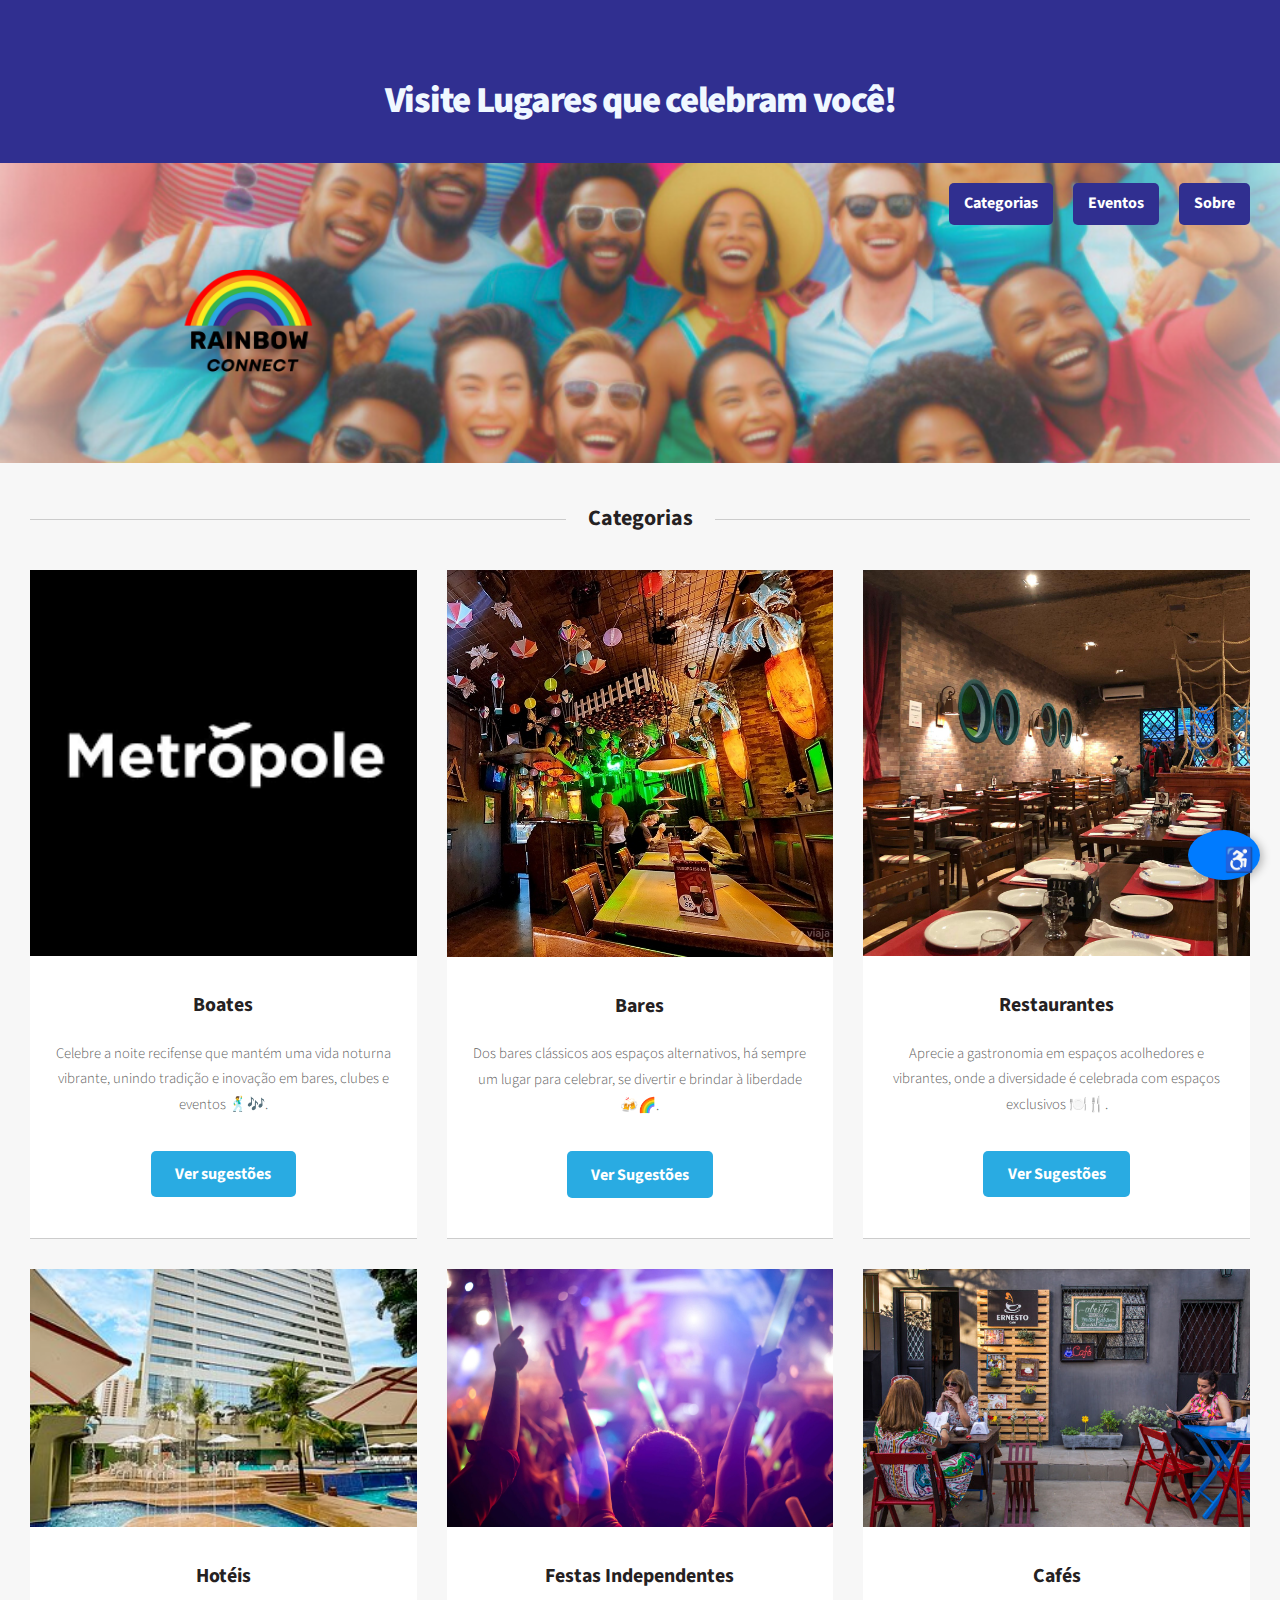
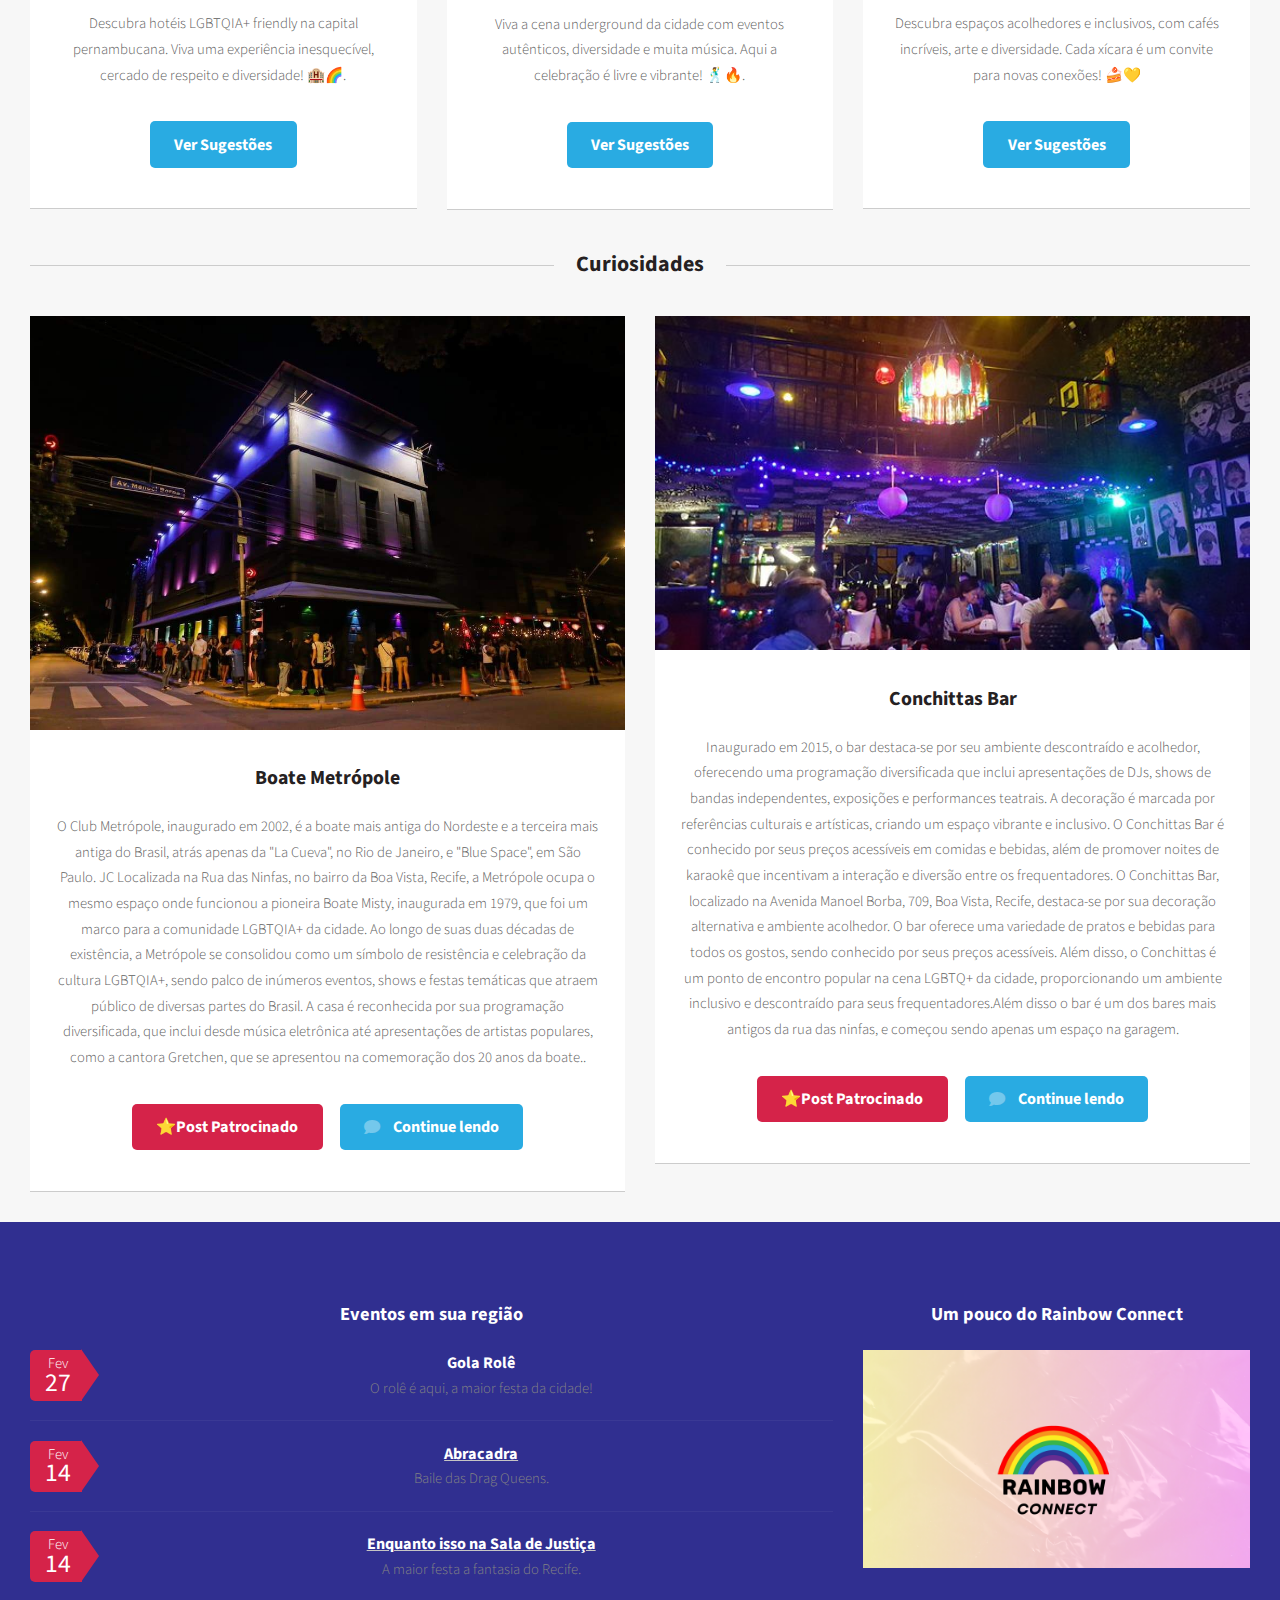
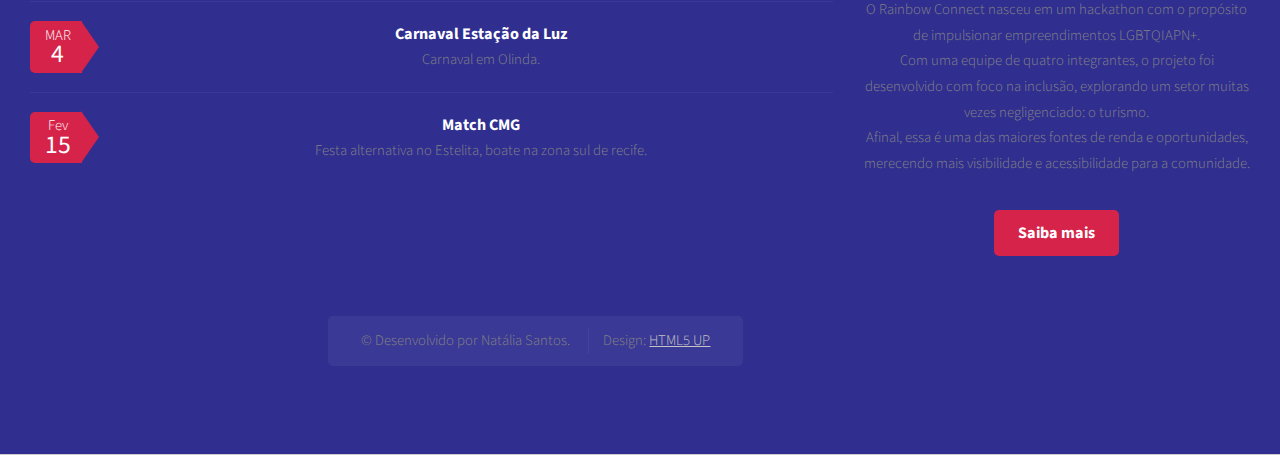
==== commit 6c63fdaf: "feat: inclusão de botão de acessibilidade" ====
--- a/html5up-dopetrope/index.html
+++ b/html5up-dopetrope/index.html
@@ -8,8 +8,21 @@
       content="width=device-width, initial-scale=1, user-scalable=no"
     />
     <link rel="stylesheet" href="assets/css/main.css" />
+    <link rel="stylesheet" href="assets/css/acessibilidade.css">
   </head>
   <body class="homepage is-preload">
+        <!-- Botão de Acessibilidade -->
+<button id="acessibilidadeBtn" class="acessibilidade-btn">♿</button>
+
+<!-- Menu de Acessibilidade -->
+<div id="acessibilidadeMenu" class="acessibilidade-menu">
+    <h3>Acessibilidade</h3>
+    <button onclick="aumentarFonte()">Aumentar Fonte</button>
+    <button onclick="diminuirFonte()">Diminuir Fonte</button>
+    <button onclick="modoAltoContraste()">Alto Contraste</button>
+    <button onclick="ativarLeitorDeTela()">Leitor de Tela</button>
+    <button onclick="resetarAcessibilidade()">Redefinir</button>
+</div>
     <div id="page-wrapper">
        <!-- Header -->
        <section id="header" style="background-color: #302F90;">
@@ -328,5 +341,6 @@
     <script src="assets/js/breakpoints.min.js"></script>
     <script src="assets/js/util.js"></script>
     <script src="assets/js/main.js"></script>
+    <script src="assets/css/acessibilidade.css"></script>
   </body>
 </html>
--- a/html5up-dopetrope/assets/css/acessibilidade.css
+++ b/html5up-dopetrope/assets/css/acessibilidade.css
@@ -0,0 +1,47 @@
+/* Botão flutuante */
+.acessibilidade-btn {
+    position: fixed;
+    bottom: 20px;
+    right: 20px;
+    background: #007bff;
+    color: white;
+    border: none;
+    border-radius: 50%;
+    width: 50px;
+    height: 50px;
+    font-size: 24px;
+    cursor: pointer;
+    box-shadow: 2px 2px 10px rgba(0, 0, 0, 0.3);
+    z-index: 1000;
+}
+
+/* Menu de acessibilidade */
+.acessibilidade-menu {
+    position: fixed;
+    bottom: 80px;
+    right: 20px;
+    background: white;
+    border: 1px solid #ddd;
+    padding: 15px;
+    box-shadow: 2px 2px 10px rgba(0, 0, 0, 0.3);
+    border-radius: 8px;
+    display: none;
+    z-index: 1000;
+    width: 220px;
+}
+
+.acessibilidade-menu button {
+    display: block;
+    width: 100%;
+    margin: 5px 0;
+    padding: 8px;
+    background: #007bff;
+    color: white;
+    border: none;
+    border-radius: 5px;
+    cursor: pointer;
+}
+
+.acessibilidade-menu button:hover {
+    background: #0056b3;
+}
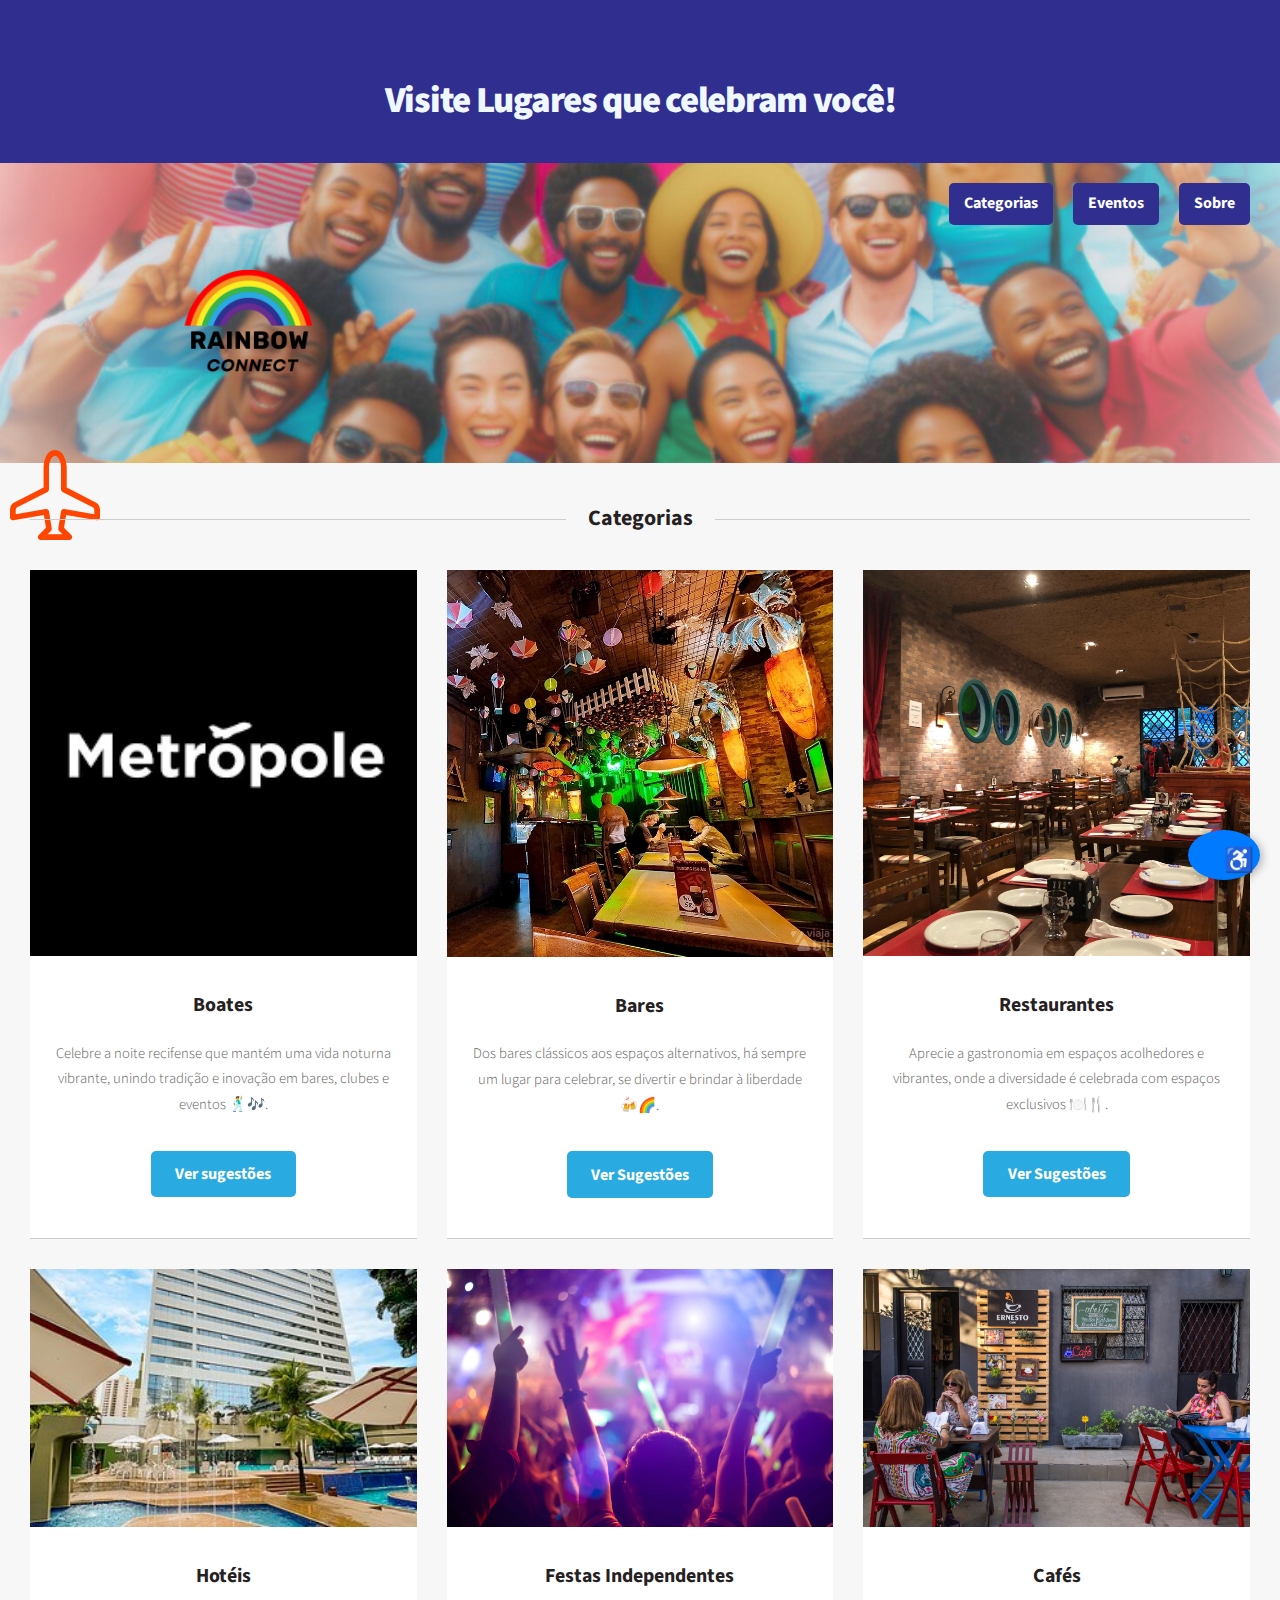
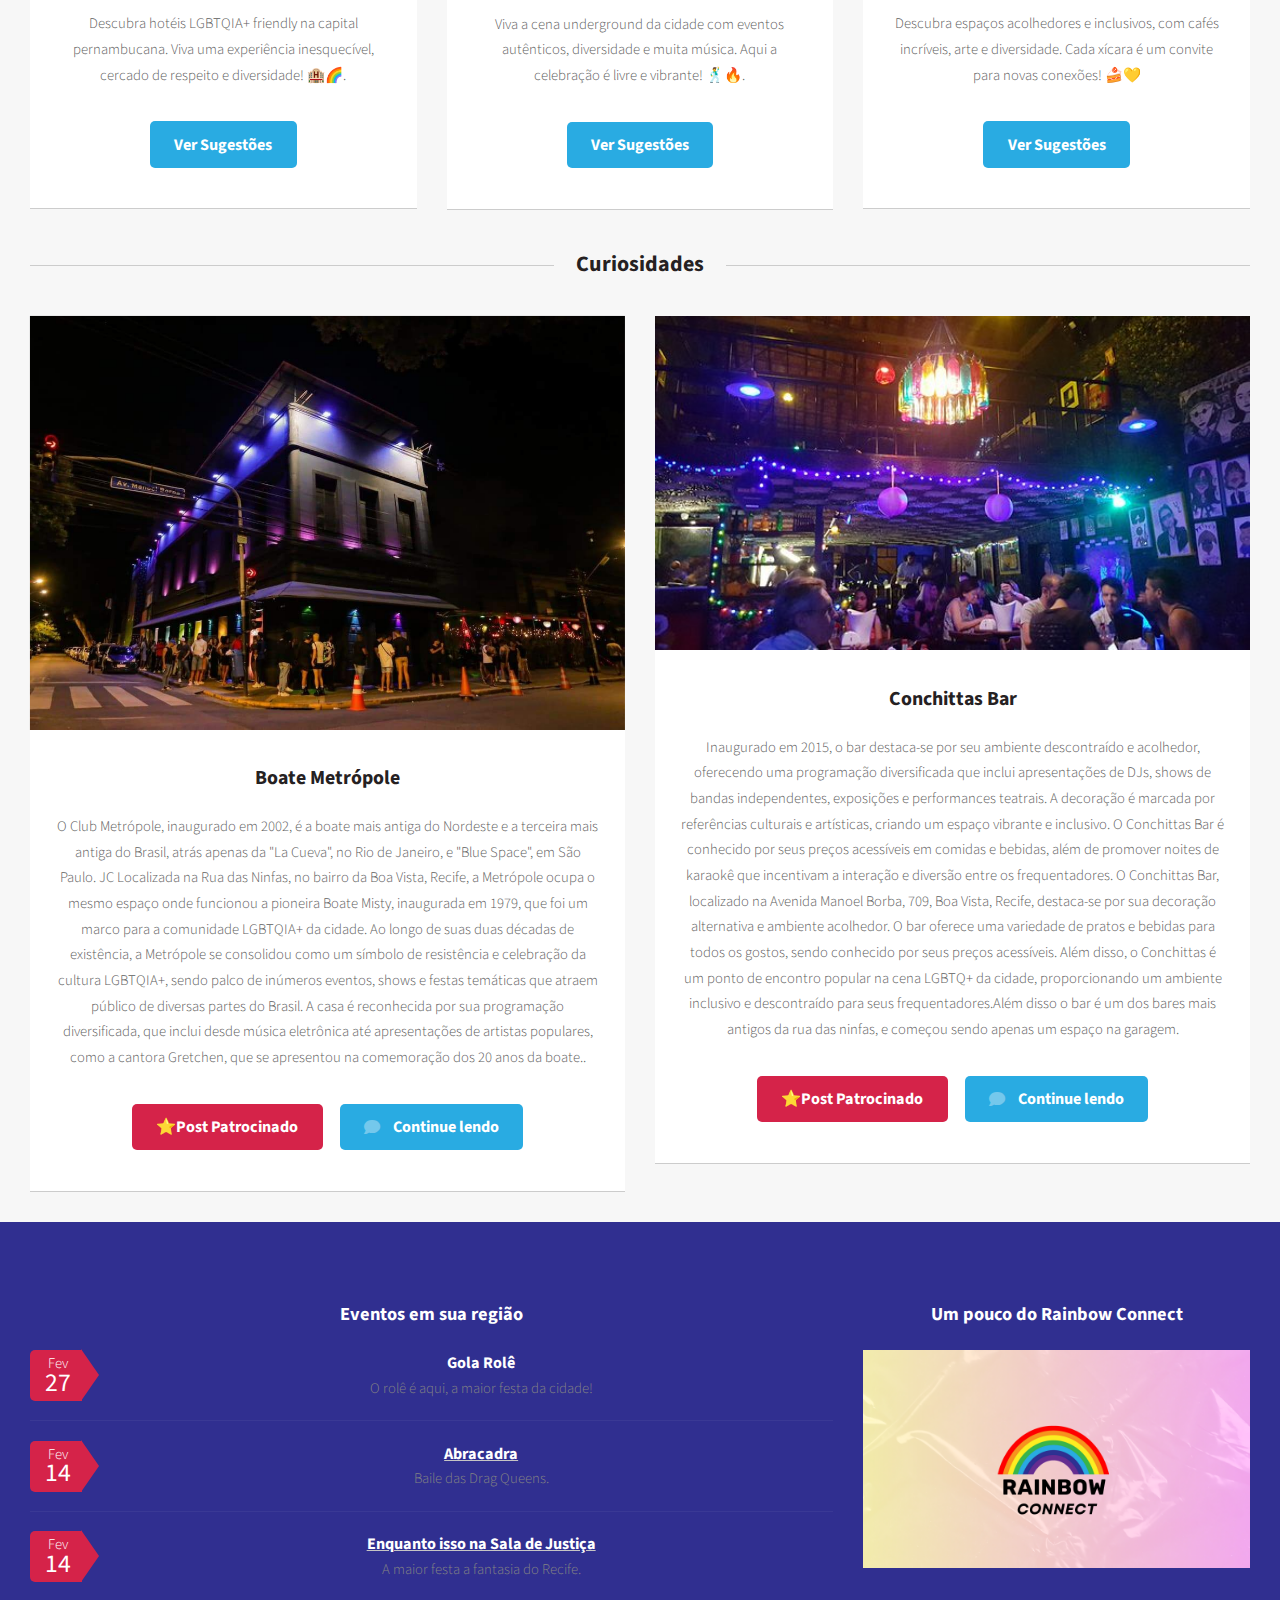
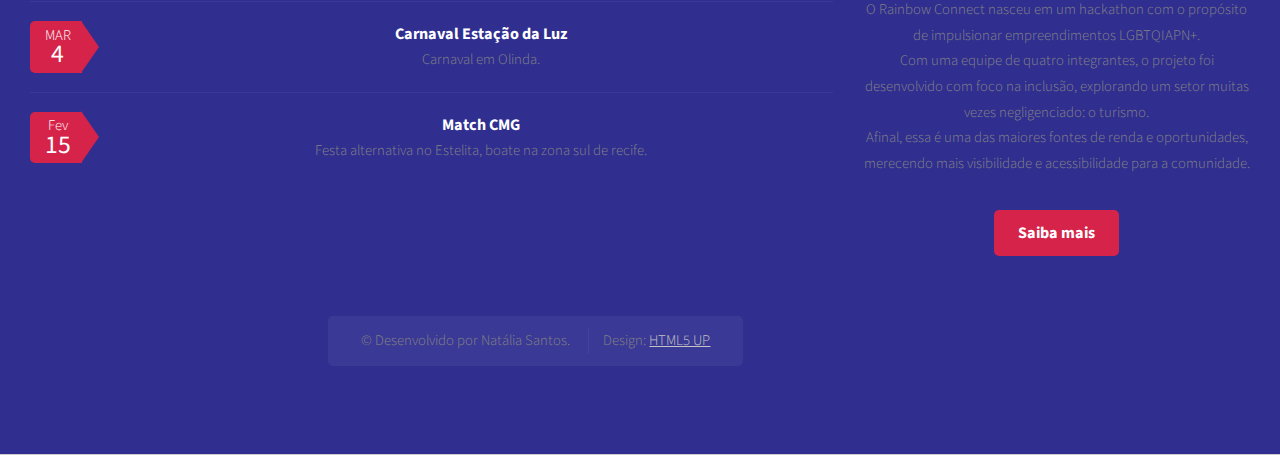
==== commit e589e289: "feat: inclusao de animacao e icone no site" ====
--- a/html5up-dopetrope/index.html
+++ b/html5up-dopetrope/index.html
@@ -9,9 +9,12 @@
     />
     <link rel="stylesheet" href="assets/css/main.css" />
     <link rel="stylesheet" href="assets/css/acessibilidade.css">
+    <link rel="icon" href="assets/favicon_io/favicon-32x32.png">
+    <link rel="stylesheet" href="https://cdn.jsdelivr.net/npm/bootstrap-icons/font/bootstrap-icons.css">
+    <link rel="stylesheet" href="https://cdnjs.cloudflare.com/ajax/libs/font-awesome/6.4.2/css/all.min.css">
   </head>
   <body class="homepage is-preload">
-        <!-- Botão de Acessibilidade -->
+        
 <button id="acessibilidadeBtn" class="acessibilidade-btn">♿</button>
 
 <!-- Menu de Acessibilidade -->
@@ -24,12 +27,12 @@
     <button onclick="resetarAcessibilidade()">Redefinir</button>
 </div>
     <div id="page-wrapper">
-       <!-- Header -->
+       
        <section id="header" style="background-color: #302F90;">
         <h1 style="color: aliceblue; margin: 24px;">Visite Lugares que celebram você!</h1>
-        <!-- Banner -->
+
         <section id="banner">
-          <!-- Menu no banner -->
+          
           <nav class="menu-banner">
             <a href="#main">Categorias</a>
             <a href="#footer">Eventos</a>
@@ -42,12 +45,13 @@
 
         </section>
 
-      <!-- Main -->
       <section id="main">
         <div class="container">
           <div class="row">
             <div class="col-12">
-              <!-- Portfolio -->
+              <div id="animacao-viagem" class="animacao">
+                <i class="bi bi-airplane"></i> <!-- Ícone de avião -->
+            </div>
               <section>
                 <header class="major">
                   <h2>Categorias</h2>
@@ -177,7 +181,7 @@
               </section>
             </div>
             <div class="col-12">
-              <!-- Blog -->
+
               <section>
                 <header class="major">
                   <h2>Curiosidades</h2>
@@ -321,7 +325,7 @@
             </div>
             
             <div class="col-10">
-              <!-- Copyright -->
+             
               <div id="copyright">
                 <ul class="links">
                   <li>&copy; Desenvolvido por Natália Santos.</li>
@@ -334,7 +338,6 @@
       </section>
     </div>
 
-    <!-- Scripts -->
     <script src="assets/js/jquery.min.js"></script>
     <script src="assets/js/jquery.dropotron.min.js"></script>
     <script src="assets/js/browser.min.js"></script>
@@ -342,5 +345,6 @@
     <script src="assets/js/util.js"></script>
     <script src="assets/js/main.js"></script>
     <script src="assets/css/acessibilidade.css"></script>
+    <script src="assets/js/animacao.js"></script>
   </body>
 </html>
--- a/html5up-dopetrope/assets/css/main.css
+++ b/html5up-dopetrope/assets/css/main.css
@@ -217,7 +217,7 @@
 	  }
 	  
 	  .logo {
-		height: 250px; /* Ajuste o tamanho da logo conforme necessário */
+		height: 250px; 
 	  }
 
 
@@ -1739,6 +1739,18 @@
 			color: #fff;
 		}
 		
+		.animacao {
+			position: fixed;
+			top: 50%;
+			left: 10px; /* Começa no lado esquerdo */
+			font-size: 90px; /* Tamanho do ícone, ajuste conforme necessário */
+			color: #FF4500; /* Cor do ícone */
+			transition: transform 10s ease-out;
+		}
+		
+		.animacao i {
+			font-size: inherit;
+		}
 		
 /* Image */
 
@@ -1941,92 +1953,7 @@
 				padding-top: 0;
 			}
 
-/* Social */
-
-	ul.social {
-		list-style: none;
-		padding-left: 0;
-		overflow: hidden;
-		cursor: default;
-		margin: 0 0 3.25em 0;
-	}
-
-		ul.social li {
-			display: inline-block;
-			padding-left: 0;
-			margin-left: 0.75em;
-		}
-
-			ul.social li:first-child {
-				margin-left: 0;
-			}
-
-			ul.social li a {
-				display: inline-block;
-				width: 3em;
-				height: 3em;
-				text-align: center;
-				border-radius: 5px;
-				background: #888;
-				-moz-transition: background-color .25s ease-in-out;
-				-webkit-transition: background-color .25s ease-in-out;
-				-ms-transition: background-color .25s ease-in-out;
-				transition: background-color .25s ease-in-out;
-			}
-
-				ul.social li a:before {
-					color: #fff;
-					font-size: 2em;
-					line-height: 1.5em;
-				}
-
-				ul.social li a.fa-facebook {
-					background: #3c5a98;
-				}
-
-					ul.social li a.fa-facebook:hover {
-						background: #4c6aa8;
-					}
-
-				ul.social li a.fa-twitter {
-					background: #2daae4;
-				}
-
-					ul.social li a.fa-twitter:hover {
-						background: #3dbaf4;
-					}
-
-				ul.social li a.fa-dribbble {
-					background: #c4376b;
-				}
-
-					ul.social li a.fa-dribbble:hover {
-						background: #d4477b;
-					}
-
-				ul.social li a.fa-linkedin {
-					background: #006599;
-				}
-
-					ul.social li a.fa-linkedin:hover {
-						background: #1075a9;
-					}
-
-				ul.social li a.fa-tumblr {
-					background: #2b4661;
-				}
-
-					ul.social li a.fa-tumblr:hover {
-						background: #3b5671;
-					}
-
-				ul.social li a.fa-google-plus {
-					background: #da2713;
-				}
-
-					ul.social li a.fa-google-plus:hover {
-						background: #ea3723;
-					}
+
 
 /* Icons */
 
@@ -2314,6 +2241,34 @@
 		#intro footer {
 			margin: 0;
 		}
+		
+		
+
+.actions li:first-child .button.large {
+    background-color: #CD7F32; 
+}
+
+.actions li:first-child .button.large:hover {
+    background-color: #0056b3; 
+}
+
+.actions li:nth-child(2) .button.alt.large {
+    background-color: #FFD700; 
+}
+
+.actions li:nth-child(2) .button.alt.large:hover {
+    background-color: #cca300; 
+}
+
+
+.actions li:last-child .button.alt.large {
+    background-color: #2F4F4F; 
+}
+
+.actions li:last-child .button.alt.large:hover {
+    background-color: #000000; 
+}
+
 
 /* Main */
 
@@ -2470,6 +2425,37 @@
 				#intro .middle:after {
 					right: -12px;
 				}
+
+				
+		.first .icon.featured {
+			background-color: #cd7f32;  
+		}
+
+		
+		.first .icon.featured:after {
+			border-top-color: #cd7f32; 
+		}
+
+		
+		.middle .icon.featured {
+			background-color: #FFD700 
+		}
+
+		
+		.middle .icon.featured:after {
+			border-top-color: #FFD700; 
+		}
+
+		
+		.last .icon.featured {
+			background-color: #2F4F4F; 
+		}
+
+		
+		.last .icon.featured:after {
+			border-top-color: #2F4F4F; 
+		}
+
 
 		/* Main */
 
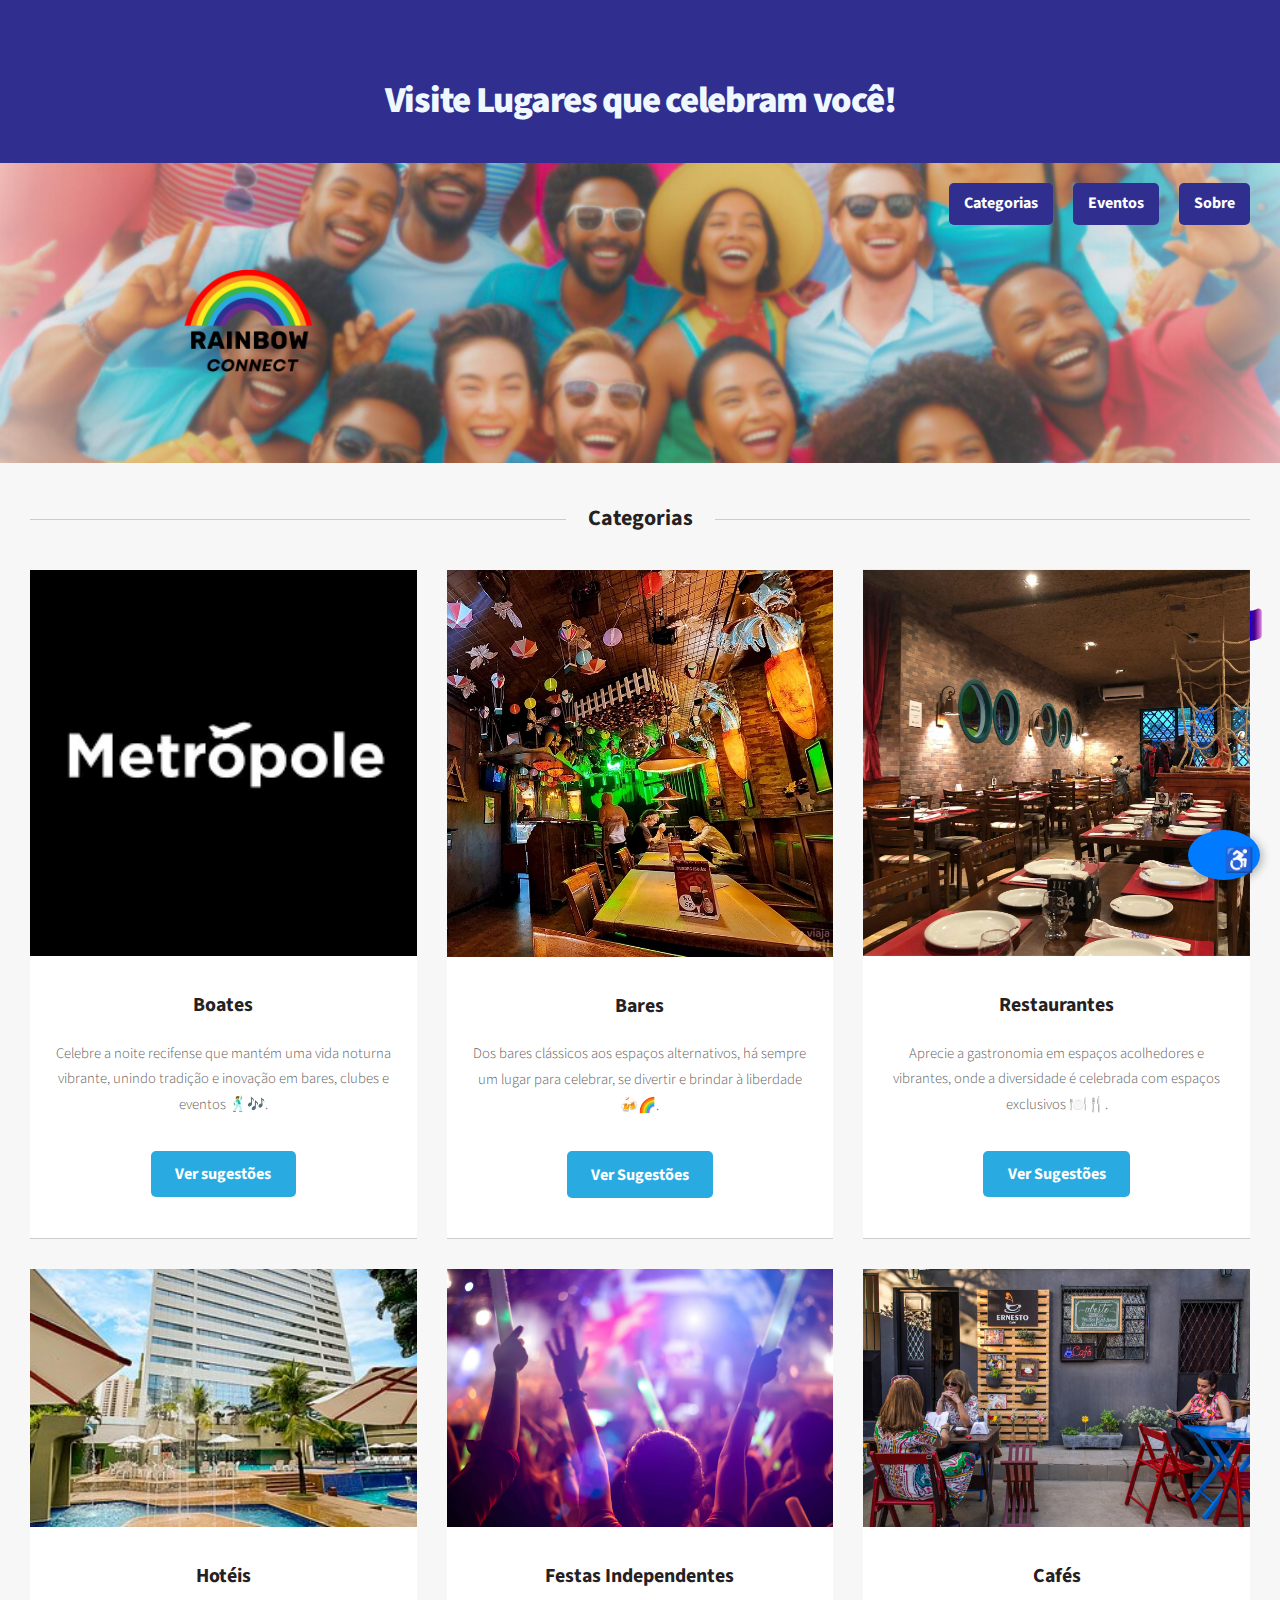
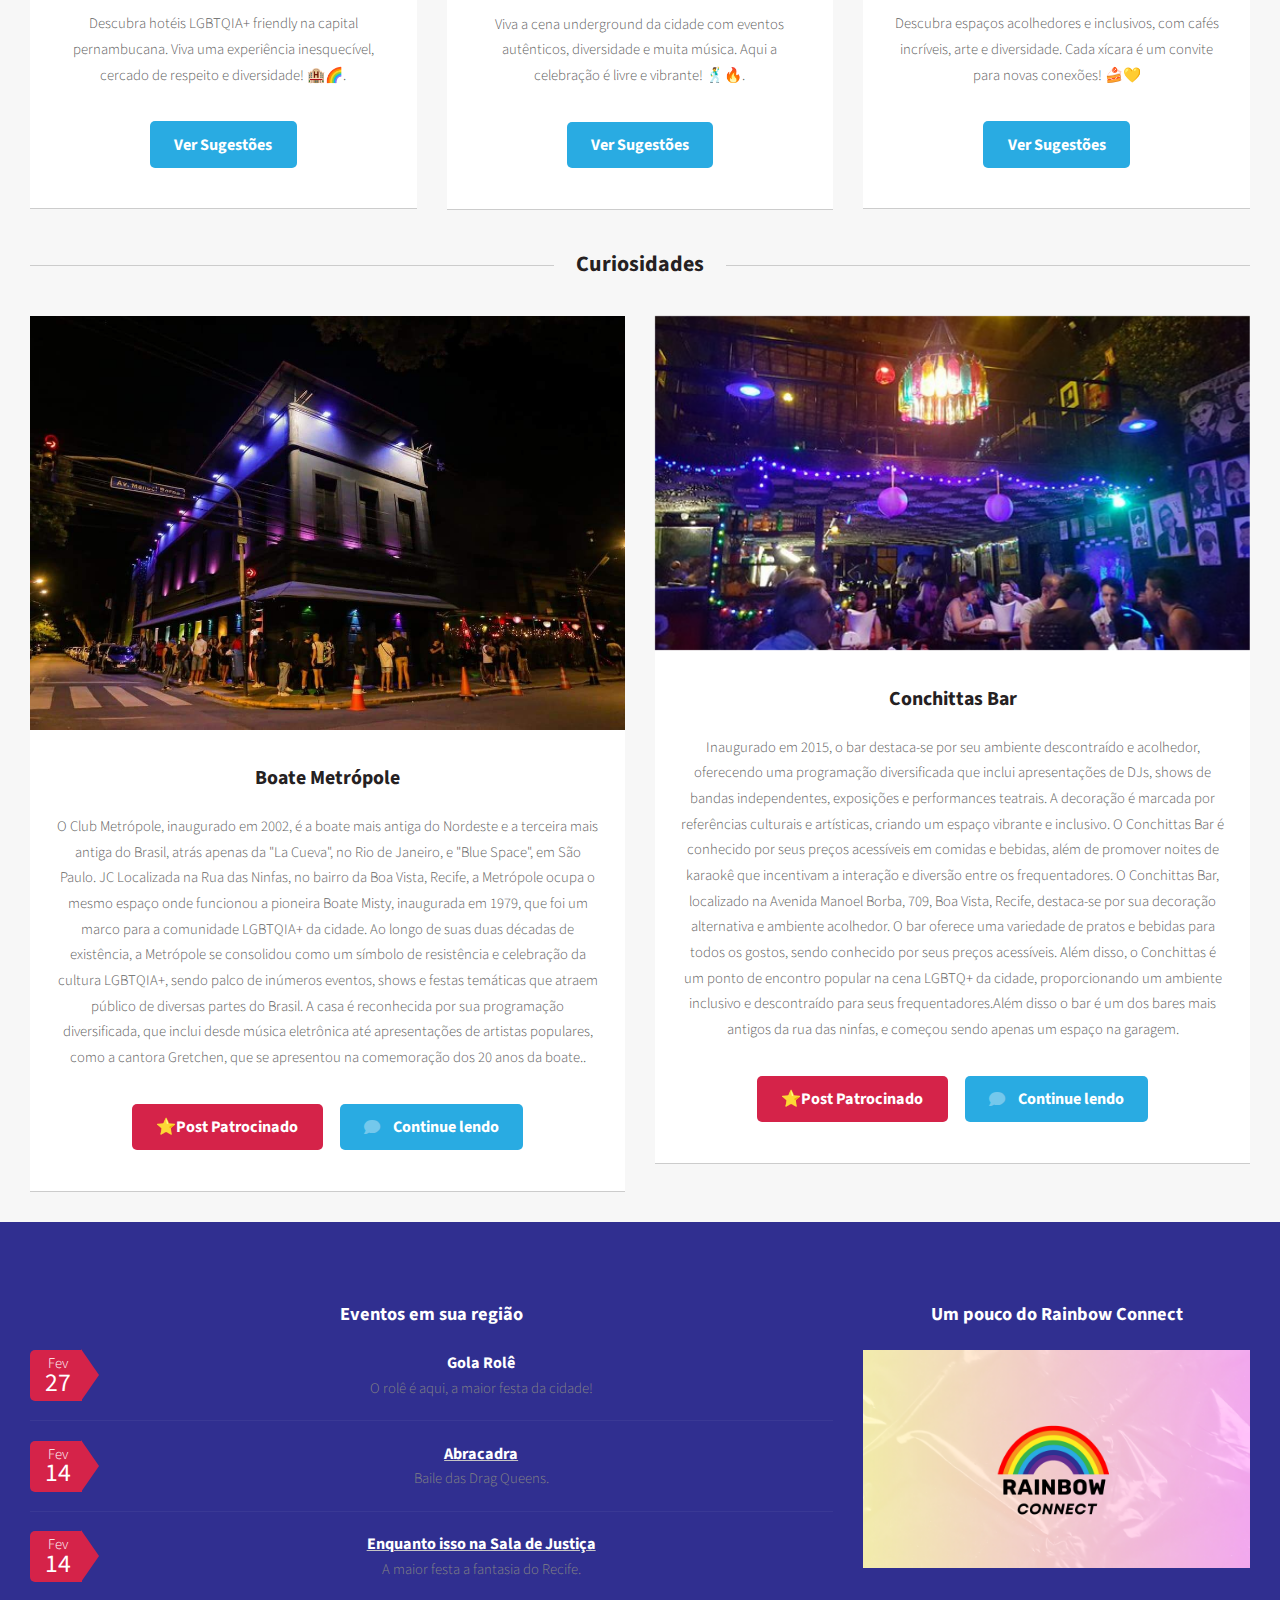
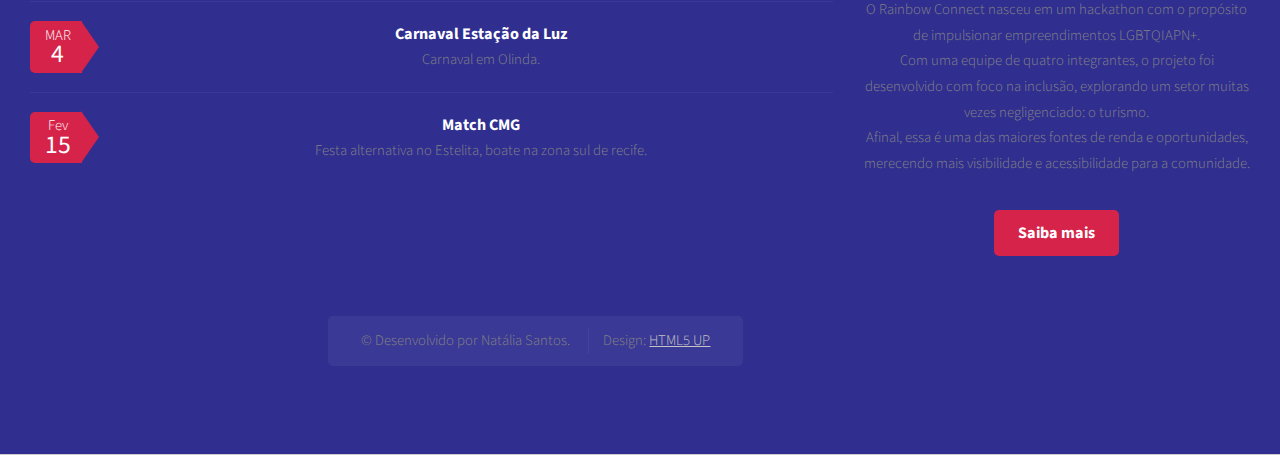
==== commit ffe5666d: "feat: mudança de animação" ====
--- a/html5up-dopetrope/index.html
+++ b/html5up-dopetrope/index.html
@@ -49,8 +49,8 @@
         <div class="container">
           <div class="row">
             <div class="col-12">
-              <div id="animacao-viagem" class="animacao">
-                <i class="bi bi-airplane"></i> <!-- Ícone de avião -->
+              <div id="dvd-icon" class="animacao">
+                <i class="fa-solid fa-flag rainbow-icon"></i>
             </div>
               <section>
                 <header class="major">
--- a/html5up-dopetrope/assets/css/main.css
+++ b/html5up-dopetrope/assets/css/main.css
@@ -1741,16 +1741,29 @@
 		
 		.animacao {
 			position: fixed;
-			top: 50%;
-			left: 10px; /* Começa no lado esquerdo */
-			font-size: 90px; /* Tamanho do ícone, ajuste conforme necessário */
-			color: #FF4500; /* Cor do ícone */
-			transition: transform 10s ease-out;
+			width: 50px;
+			height: 50px;
+			font-size: 50px;
 		}
 		
 		.animacao i {
 			font-size: inherit;
 		}
+		
+		.rainbow-icon {
+			position: fixed;
+			font-size: 50px; /* Tamanho do ícone */
+			background: linear-gradient(90deg, red, orange, yellow, green, blue, indigo, violet);
+			-webkit-background-clip: text;
+			-webkit-text-fill-color: transparent;
+			animation: rainbow 1s linear infinite;
+		}
+		
+		@keyframes rainbow {
+			0% { filter: hue-rotate(0deg); }
+			100% { filter: hue-rotate(360deg); }
+		}
+		
 		
 /* Image */
 
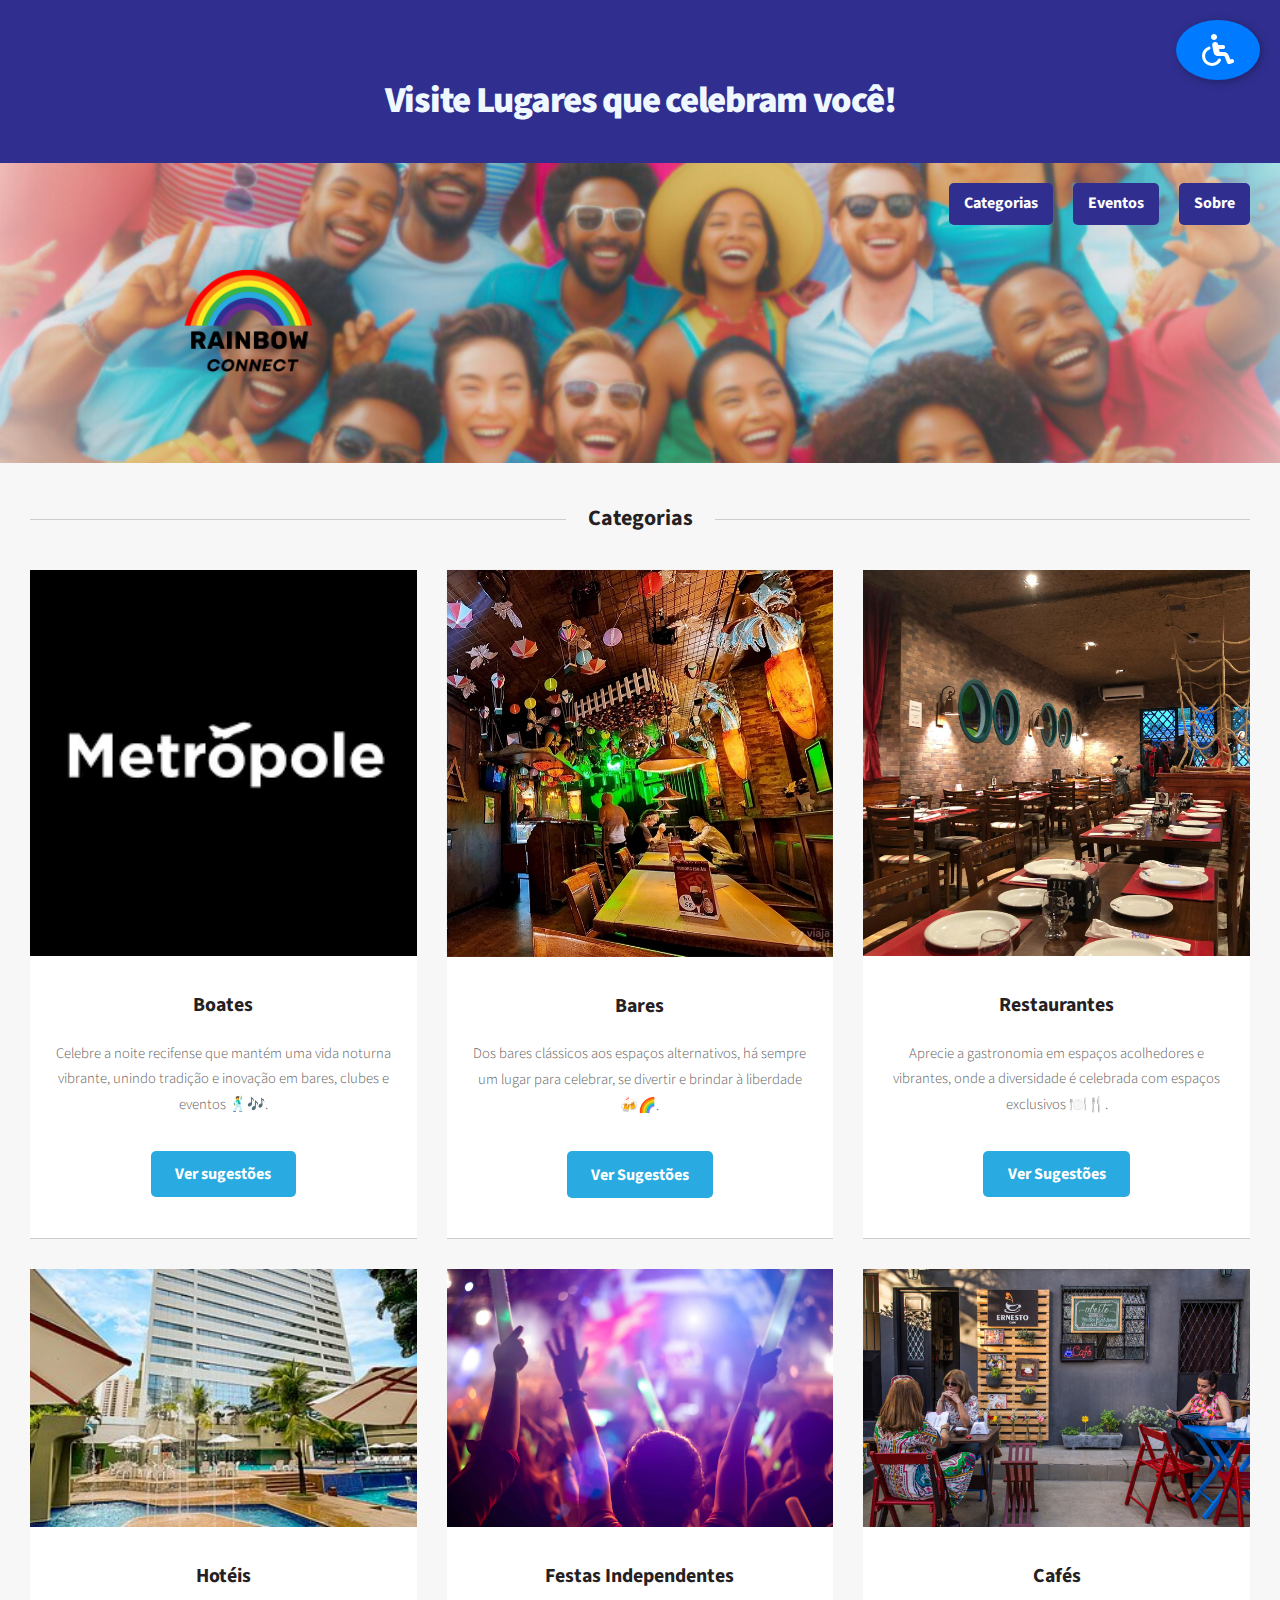
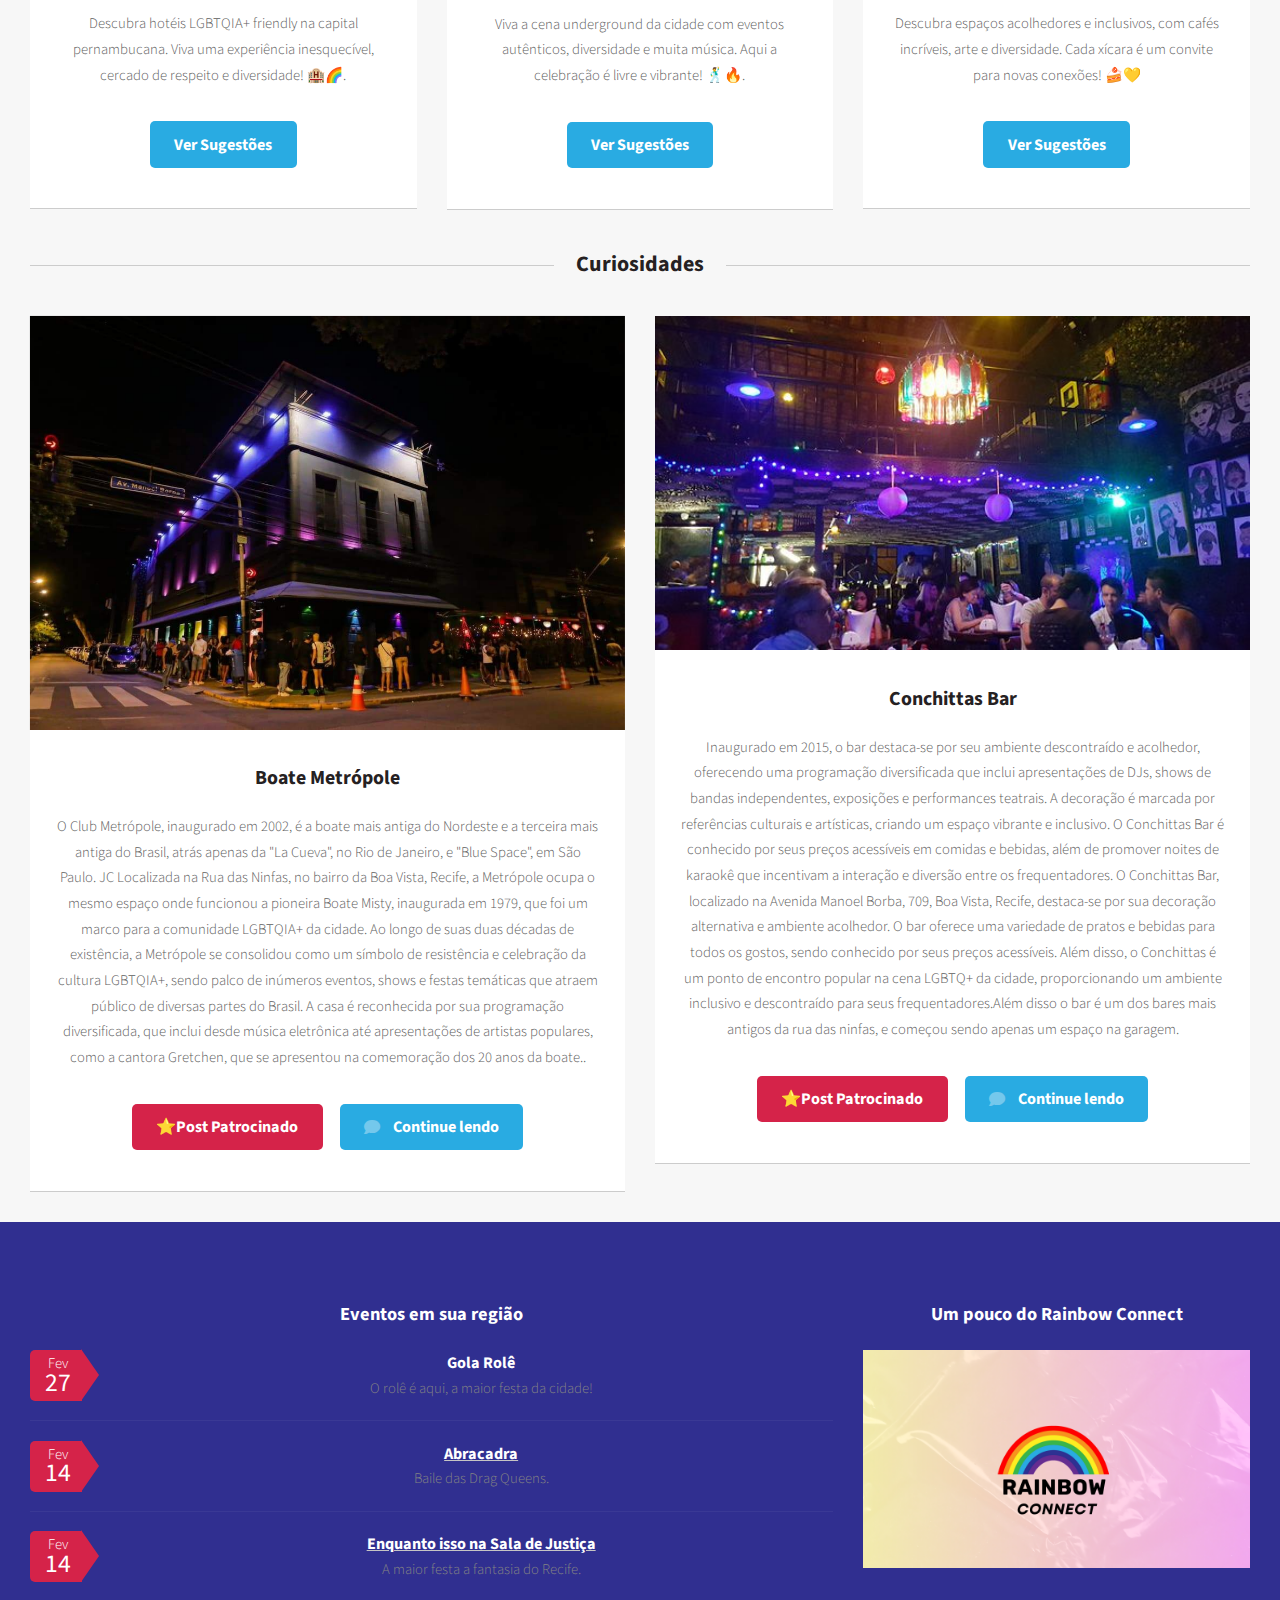
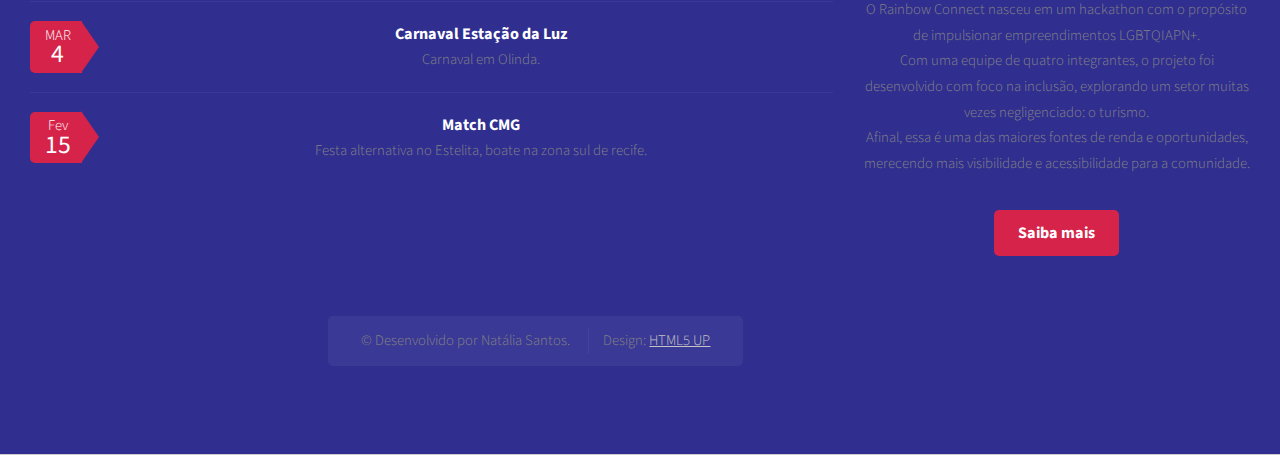
==== commit 9bb99773: "feat: alteração nos componentes de acessibilidade, mudança no menu do empreendedor" ====
--- a/html5up-dopetrope/index.html
+++ b/html5up-dopetrope/index.html
@@ -15,17 +15,20 @@
   </head>
   <body class="homepage is-preload">
         
-<button id="acessibilidadeBtn" class="acessibilidade-btn">♿</button>
-
-<!-- Menu de Acessibilidade -->
-<div id="acessibilidadeMenu" class="acessibilidade-menu">
-    <h3>Acessibilidade</h3>
-    <button onclick="aumentarFonte()">Aumentar Fonte</button>
-    <button onclick="diminuirFonte()">Diminuir Fonte</button>
-    <button onclick="modoAltoContraste()">Alto Contraste</button>
-    <button onclick="ativarLeitorDeTela()">Leitor de Tela</button>
-    <button onclick="resetarAcessibilidade()">Redefinir</button>
-</div>
+    <button id="acessibilidadeBtn" class="acessibilidade-btn">
+      <i class="fa-solid fa-wheelchair"></i>
+  </button>
+  
+  <!-- Menu de Acessibilidade -->
+  <div id="acessibilidadeMenu" class="acessibilidade-menu">
+      <h3>Acessibilidade</h3>
+      <button onclick="aumentarFonte()">Aumentar Fonte</button>
+      <button onclick="diminuirFonte()">Diminuir Fonte</button>
+      <button onclick="modoAltoContraste()">Alto Contraste</button>
+      <button onclick="ativarLeitorDeTela()">Leitor de Tela</button>
+      <button onclick="resetarAcessibilidade()">Redefinir</button>
+  </div>
+  
     <div id="page-wrapper">
        
        <section id="header" style="background-color: #302F90;">
@@ -344,7 +347,7 @@
     <script src="assets/js/breakpoints.min.js"></script>
     <script src="assets/js/util.js"></script>
     <script src="assets/js/main.js"></script>
-    <script src="assets/css/acessibilidade.css"></script>
+    <script src="assets/js/acessibilidade.js"></script>
     <script src="assets/js/animacao.js"></script>
   </body>
 </html>
--- a/html5up-dopetrope/assets/css/acessibilidade.css
+++ b/html5up-dopetrope/assets/css/acessibilidade.css
@@ -1,33 +1,50 @@
-/* Botão flutuante */
+
 .acessibilidade-btn {
     position: fixed;
-    bottom: 20px;
+    top: 20px;  
     right: 20px;
     background: #007bff;
     color: white;
     border: none;
     border-radius: 50%;
-    width: 50px;
-    height: 50px;
-    font-size: 24px;
+    width: 60px;
+    height: 60px;
+    font-size: 28px;
+    display: flex;
+    align-items: center;
+    justify-content: center;
     cursor: pointer;
     box-shadow: 2px 2px 10px rgba(0, 0, 0, 0.3);
     z-index: 1000;
 }
 
-/* Menu de acessibilidade */
+
+.acessibilidade-btn i {
+    font-size: 32px;
+    line-height: 1;
+}
+
+
 .acessibilidade-menu {
     position: fixed;
-    bottom: 80px;
+    top: 80px;
     right: 20px;
     background: white;
     border: 1px solid #ddd;
     padding: 15px;
     box-shadow: 2px 2px 10px rgba(0, 0, 0, 0.3);
     border-radius: 8px;
-    display: none;
+    width: 220px;
     z-index: 1000;
-    width: 220px;
+    opacity: 0; 
+    visibility: hidden;
+    transition: opacity 0.3s ease-in-out, visibility 0.3s;
+}
+
+
+.acessibilidade-menu.ativo {
+    opacity: 1;
+    visibility: visible;
 }
 
 .acessibilidade-menu button {
@@ -45,3 +62,13 @@
 .acessibilidade-menu button:hover {
     background: #0056b3;
 }
+
+
+.alto-contraste {
+    background-color: black !important;
+    color: yellow !important;
+}
+
+.alto-contraste a {
+    color: cyan !important;
+}
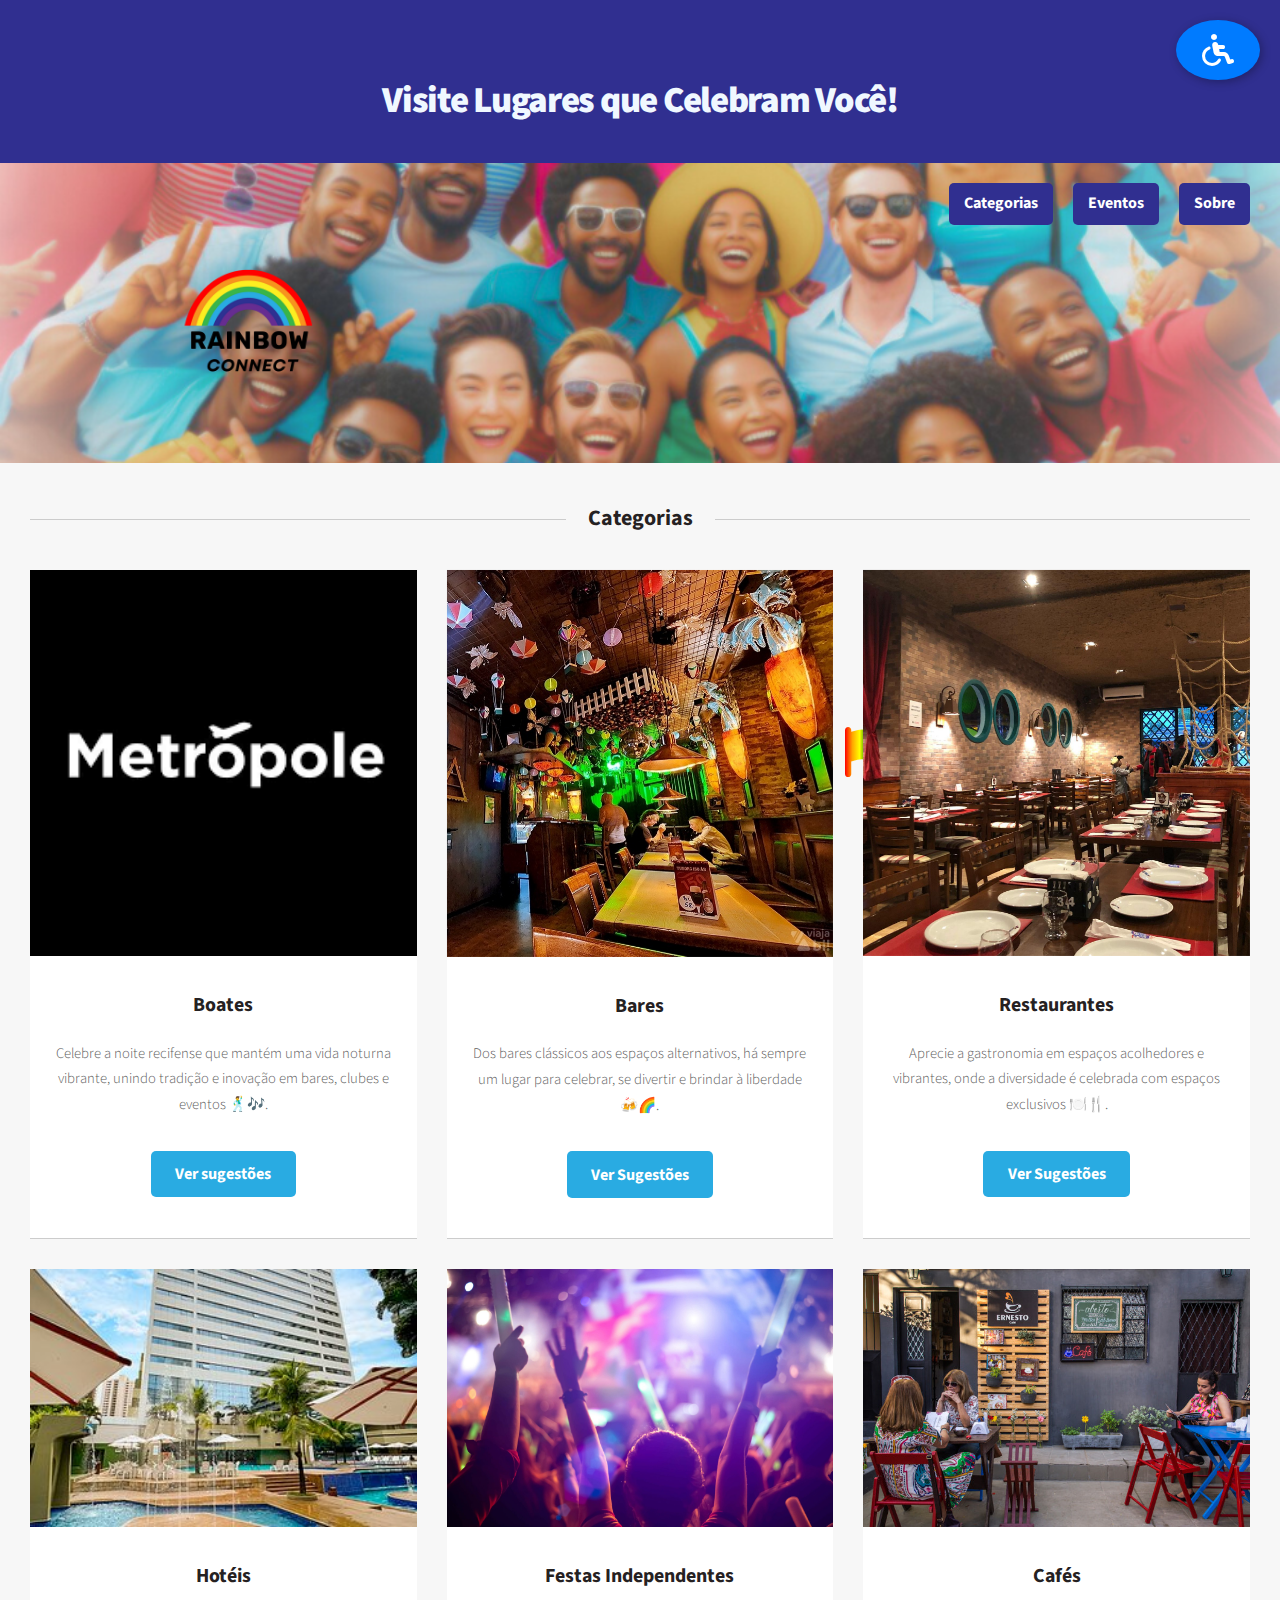
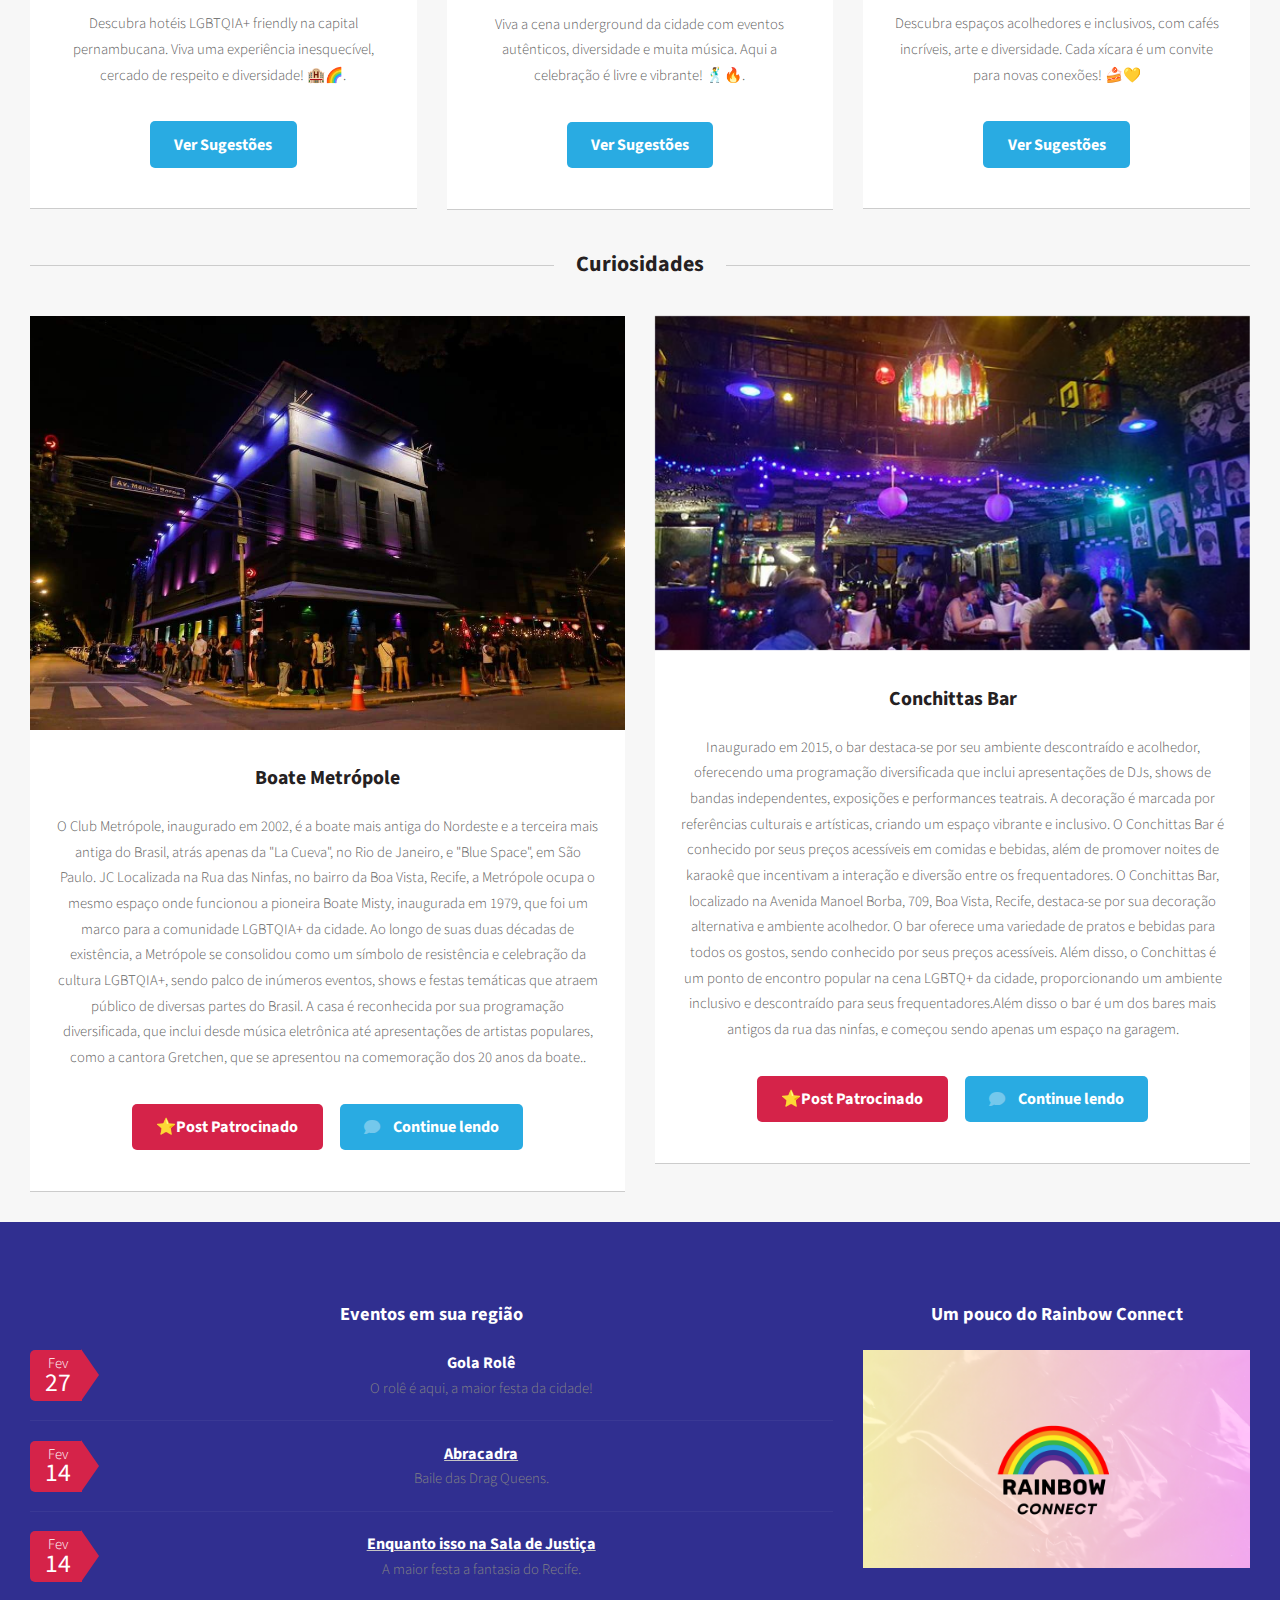
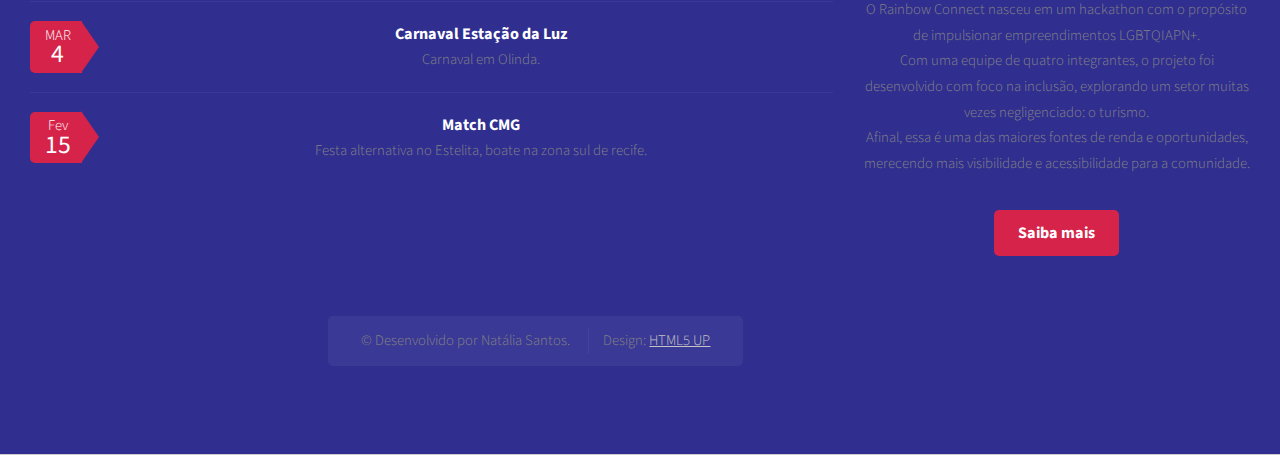
==== commit d537c8a0: "feat: corrige erros de português" ====
--- a/html5up-dopetrope/index.html
+++ b/html5up-dopetrope/index.html
@@ -32,7 +32,7 @@
     <div id="page-wrapper">
        
        <section id="header" style="background-color: #302F90;">
-        <h1 style="color: aliceblue; margin: 24px;">Visite Lugares que celebram você!</h1>
+        <h1 style="color: aliceblue; margin: 24px;">Visite Lugares que Celebram Você!</h1>
 
         <section id="banner">
           
--- a/html5up-dopetrope/assets/css/main.css
+++ b/html5up-dopetrope/assets/css/main.css
@@ -2282,6 +2282,36 @@
     background-color: #000000; 
 }
 
+.first .icon.featured {
+	background-color: #cd7f32;  
+}
+
+
+.first .icon.featured:after {
+	border-top-color: #cd7f32; 
+}
+
+
+.middle .icon.featured {
+	background-color: #FFD700 
+}
+
+
+.middle .icon.featured:after {
+	border-top-color: #FFD700; 
+}
+
+
+.last .icon.featured {
+	background-color: #2F4F4F; 
+}
+
+
+.last .icon.featured:after {
+	border-top-color: #2F4F4F; 
+}
+
+
 
 /* Main */
 
@@ -2440,35 +2470,7 @@
 				}
 
 				
-		.first .icon.featured {
-			background-color: #cd7f32;  
-		}
-
 		
-		.first .icon.featured:after {
-			border-top-color: #cd7f32; 
-		}
-
-		
-		.middle .icon.featured {
-			background-color: #FFD700 
-		}
-
-		
-		.middle .icon.featured:after {
-			border-top-color: #FFD700; 
-		}
-
-		
-		.last .icon.featured {
-			background-color: #2F4F4F; 
-		}
-
-		
-		.last .icon.featured:after {
-			border-top-color: #2F4F4F; 
-		}
-
 
 		/* Main */
 
